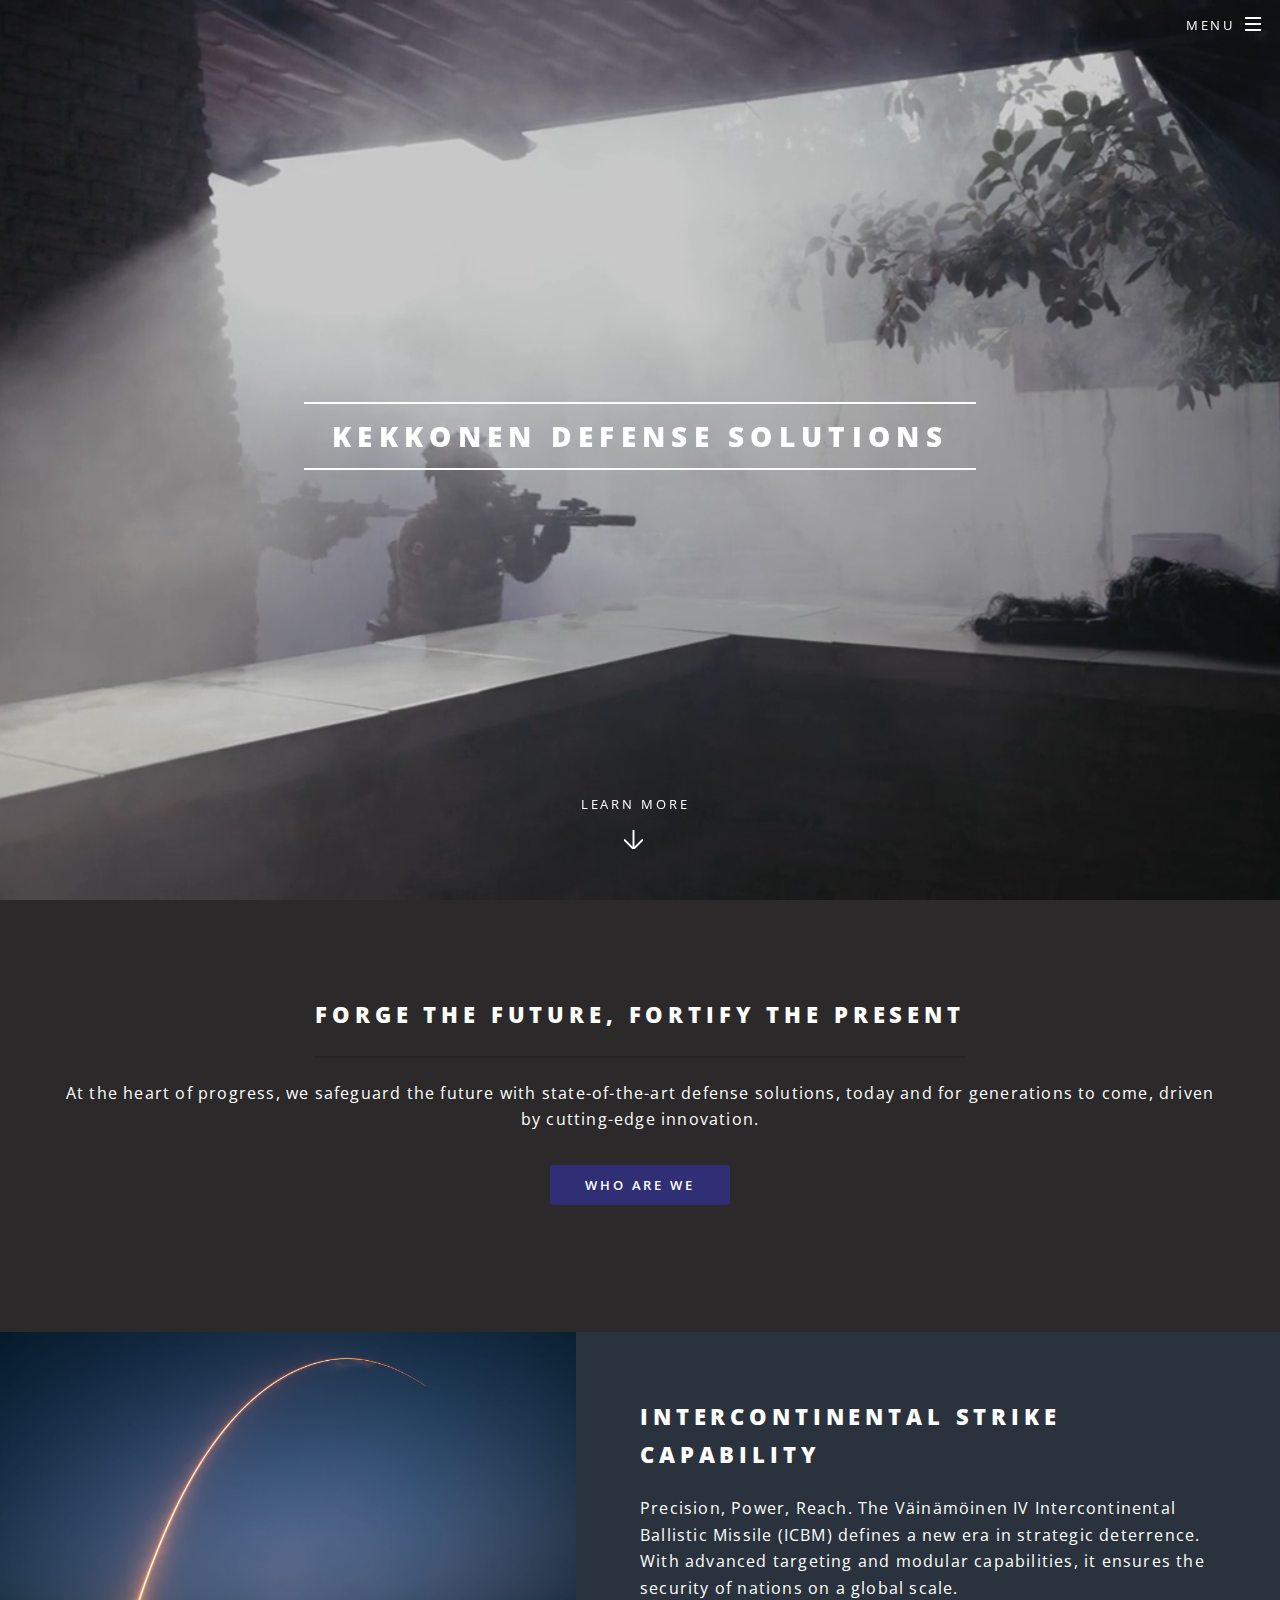
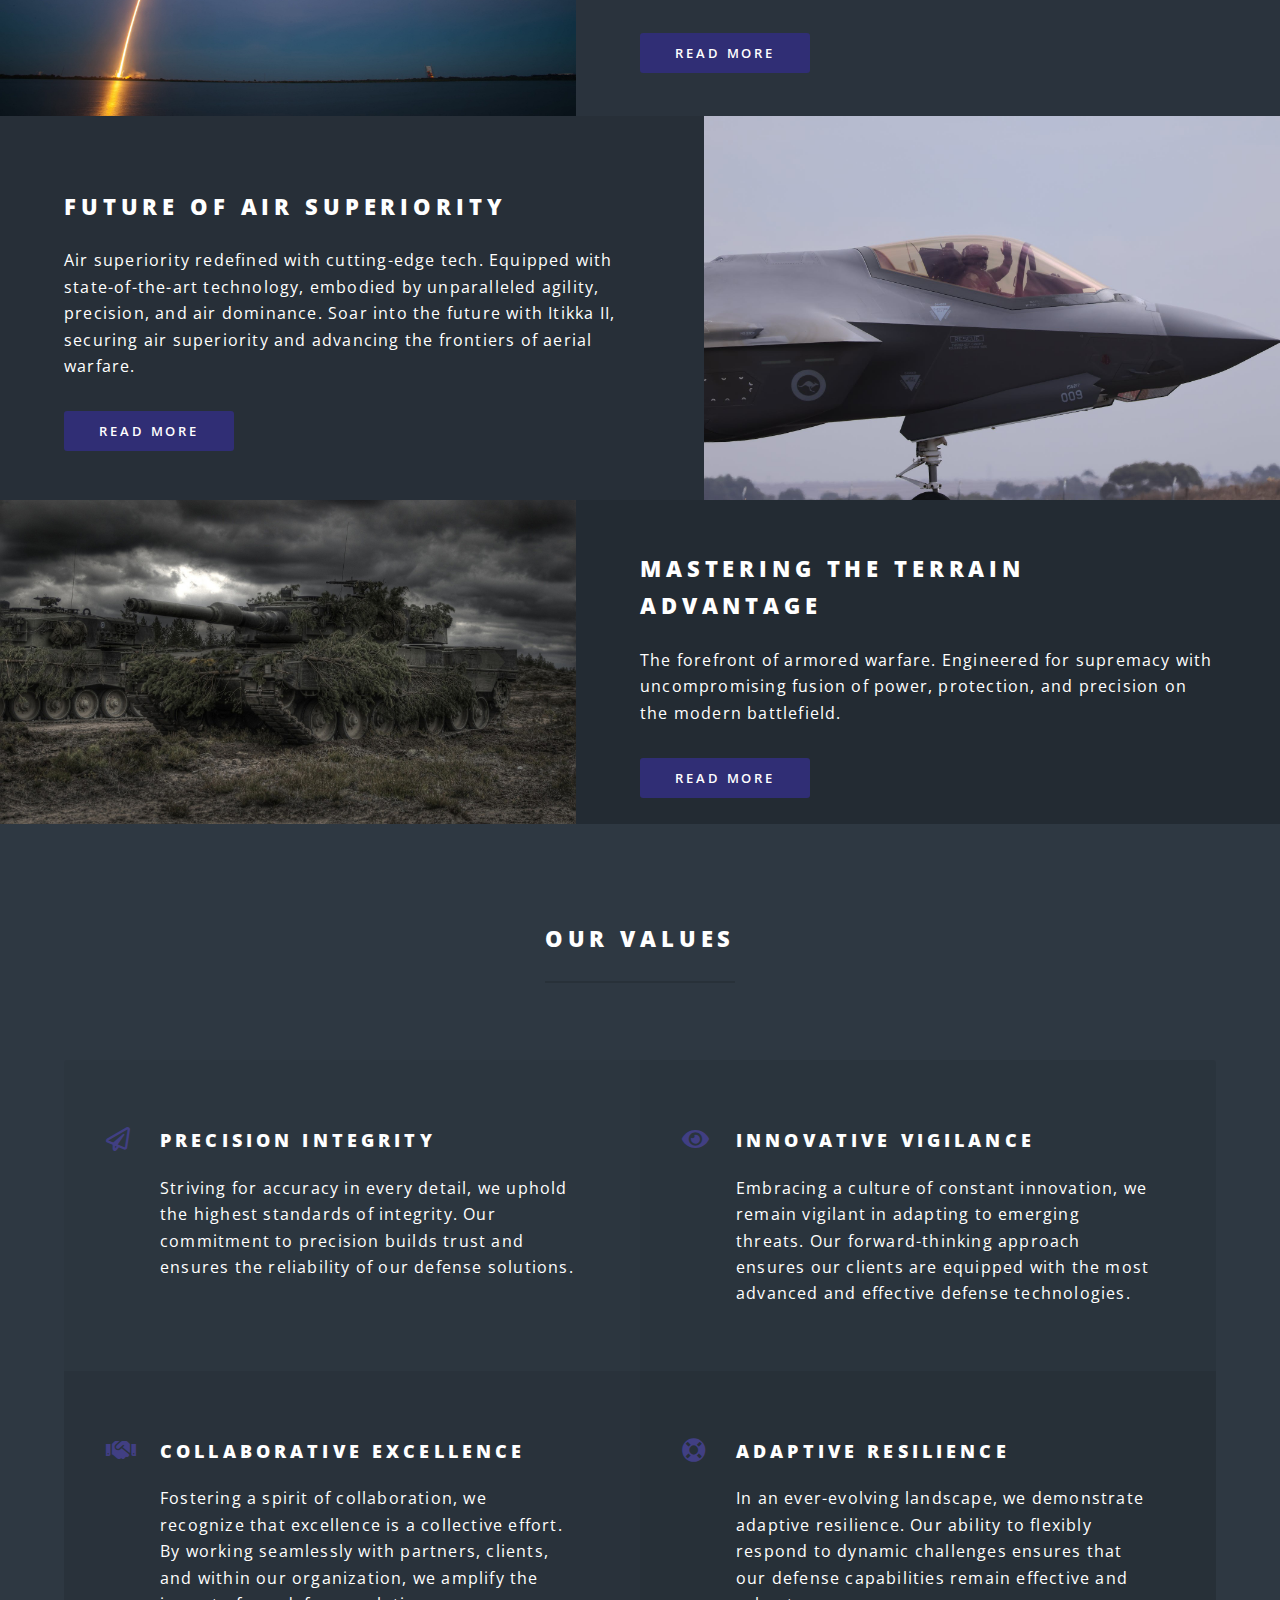
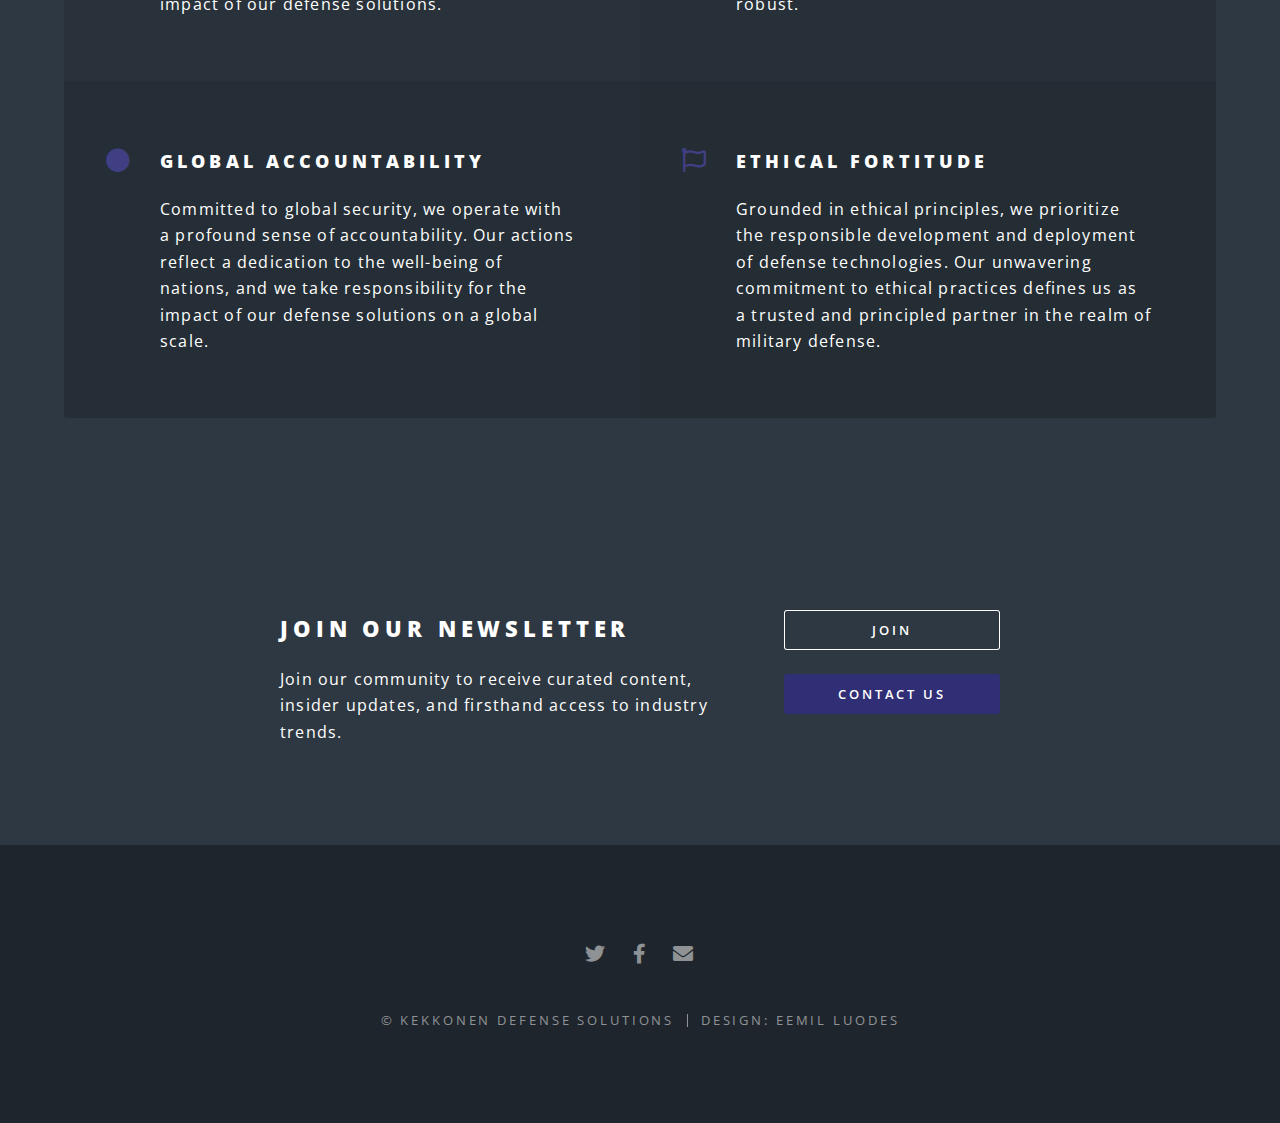
==== index.html @ 4dbb0f22 "first" ====
<!DOCTYPE HTML>
<html lang="en">
<head>
    <title>Cutting-edge Defense Solutions | Kekkonen Defense Solutions</title>
    <meta charset="utf-8">
    <meta name="viewport" content="width=device-width, initial-scale=1, user-scalable=no">
    <link rel="stylesheet" href="assets/css/main.css">
    <noscript><link rel="stylesheet" href="assets/css/noscript.css"></noscript>
    <link rel="icon" type="image/x-icon" href="images/favicon.ico">
</head>
<body class="landing is-preload">

<!-- Page Wrapper -->
<div id="page-wrapper">

    <!-- Header -->
    <header id="header" class="alt">
        <h1><a href="index.html">Kekkonen Defense Solutions</a></h1>
        <nav id="nav">
            <ul>
                <li class="special">
                    <a href="#menu" class="menuToggle"><span>Menu</span></a>
                    <div id="menu">
                        <ul>
                            <li><a href="index.html">Home</a></li>
                            <li><a href="about_us.html">About Us</a></li>
                            <li><a href="products.html">Products</a></li>
                            <li><a href="careers.html">Careers</a></li>
                            <li><a href="contact.html">Contact</a></li>
                            <li><a href="newsletter.html">Newsletter</a></li>
                        </ul>
                    </div>
                </li>
            </ul>
        </nav>
    </header>

    <!-- Banner -->
    <section id="banner">
        <!-- Video -->
        <video playsinline autoplay muted loop id="banner-video">
            <source src="images/specops3.mp4" type="video/mp4">
            Your browser does not support the video tag.
        </video>

        <div class="inner">
            <h2>Kekkonen Defense Solutions</h2>
        </div>
        <a href="#one" class="more scrolly">Learn More</a>
    </section>

    <!-- One -->
    <section id="one" class="wrapper style1 special">
        <div class="inner">
            <header class="major">
                <h2>Forge the Future, Fortify the Present</h2>
                <p>At the heart of progress, we safeguard the future with state-of-the-art defense solutions, today and for generations to come, driven by cutting-edge innovation.</p>
                <ul class="actions special">
                    <li><a href="about_us.html" class="button primary">Who are we</a></li>
                </ul>
            </header>
        </div>
    </section>

    <!-- Two -->
    <section id="two" class="wrapper alt style2">
        <section class="spotlight">
            <div class="image"><img src="images/banner.jpg" alt=""></div>
            <div class="content">
                <h2>Intercontinental Strike Capability<br></h2>
                <p>Precision, Power, Reach. The Väinämöinen IV Intercontinental Ballistic Missile (ICBM) defines a new era in strategic deterrence. With advanced targeting and modular capabilities, it ensures the security of nations on a global scale.</p>
                <a href="products.html" class="button primary">Read More</a>
            </div>
        </section>
        <section class="spotlight">
            <div class="image"><img src="images/jet.jpg" alt=""></div>
            <div class="content">
                <h2>Future of air superiority</h2>
                <p>Air superiority redefined with cutting-edge tech. Equipped with state-of-the-art technology, embodied by unparalleled agility, precision, and air dominance. Soar into the future with Itikka II, securing air superiority and advancing the frontiers of aerial warfare.</p>
                <a href="products.html" class="button primary">Read More</a>
            </div>
        </section>
        <section class="spotlight">
            <div class="image"><img src="images/tank.jpg" alt=""></div>
            <div class="content">
                <h2> Mastering the Terrain Advantage</h2>
                <p>The forefront of armored warfare. Engineered for supremacy with uncompromising fusion of power, protection, and precision on the modern battlefield. </p>
                <a href="products.html" class="button primary">Read More</a>
            </div>
        </section>
    </section>
			<!-- Three -->
	<section id="three" class="wrapper style3 special">
		<div class="inner">
			<header class="major">
				<h2>Our Values</h2>
			</header>
			<ul class="features">
				<li class="icon fa-paper-plane">
					<h3>Precision Integrity</h3>
					<p>Striving for accuracy in every detail, we uphold the highest standards of integrity. Our commitment to precision builds trust and ensures the reliability of our defense solutions.</p>
				</li>
				<li class="icon solid fa-eye">
					<h3>Innovative Vigilance</h3>
					<p>Embracing a culture of constant innovation, we remain vigilant in adapting to emerging threats. Our forward-thinking approach ensures our clients are equipped with the most advanced and effective defense technologies.</p>
				</li>
				<li class="icon solid fa-handshake">
					<h3>Collaborative Excellence</h3>
					<p>Fostering a spirit of collaboration, we recognize that excellence is a collective effort. By working seamlessly with partners, clients, and within our organization, we amplify the impact of our defense solutions.</p>
				</li>
				<li class="icon solid fa-life-ring">
					<h3>Adaptive Resilience</h3>
					<p>In an ever-evolving landscape, we demonstrate adaptive resilience. Our ability to flexibly respond to dynamic challenges ensures that our defense capabilities remain effective and robust.</p>
				</li>
				<li class="icon solid fa-circle">
					<h3>Global Accountability</h3>
					<p>Committed to global security, we operate with a profound sense of accountability. Our actions reflect a dedication to the well-being of nations, and we take responsibility for the impact of our defense solutions on a global scale.</p>
				</li>
				<li class="icon fa-flag">
					<h3>Ethical Fortitude</h3>
					<p>Grounded in ethical principles, we prioritize the responsible development and deployment of defense technologies. Our unwavering commitment to ethical practices defines us as a trusted and principled partner in the realm of military defense.</p>
				</li>
			</ul>
		</div>
	</section>

	<!-- CTA -->
	<section id="cta" class="wrapper style4">
		<div class="inner">
			<header>
				<h2>Join our newsletter</h2>
				<p>Join our community to receive curated content, insider updates, and firsthand access to industry trends.</p>
			</header>
			<ul class="actions stacked">
				<li><a href="newsletter.html" class="button fit">Join</a></li>
				<li><a href="contact.html" class="button fit primary">Contact Us</a></li>
			</ul>
		</div>
	</section>

	<!-- Footer -->
	<footer id="footer">
		<ul class="icons">
			<li><a href="https://twitter.com/______KDS______" class="icon brands fa-twitter"><span class="label">Twitter</span></a></li>
			<li><a href="https://www.facebook.com/profile.php?id=61553684975689" class="icon brands fa-facebook-f"><span class="label">Facebook</span></a></li>
			<li><a href="mailto:kekkonendefensesolutions@gmail.com" class="icon solid fa-envelope"><span class="label">Email</span></a></li>
		</ul>
		<ul class="copyright">
			<li>&copy; Kekkonen Defense Solutions</li><li>Design: Eemil Luodes</li>
		</ul>
	</footer>

	</div>

	<!-- Scripts -->
	<script src="assets/js/jquery.min.js"></script>
	<script src="assets/js/jquery.scrollex.min.js"></script>
	<script src="assets/js/jquery.scrolly.min.js"></script>
	<script src="assets/js/browser.min.js"></script>
	<script src="assets/js/breakpoints.min.js"></script>
	<script src="assets/js/util.js"></script>
	<script src="assets/js/main.js"></script>
</body>
</html>
---- assets/css/main.css ----
@import url(fontawesome-all.min.css);
@import url("https://fonts.googleapis.com/css?family=Open+Sans:400,400italic,600,600italic,800,800italic");

/*
	Spectral by HTML5 UP
	html5up.net | @ajlkn
	Free for personal and commercial use under the CCA 3.0 license (html5up.net/license)
*/

html, body, div, span, applet, object, h1, h2, h3, h4, h5, h6, p, blockquote,
pre, a, abbr, acronym, address, big, cite,
code, del, dfn, em, img, ins, kbd, q, s, samp,
small, strike, strong, sub, sup, tt, var, b,
u, i, center, dl, dt, dd, ol, ul, li, fieldset,
form, label, legend, table, caption, tbody,
tfoot, thead, tr, th, td, article, aside,
canvas, details, embed, figure, figcaption,
footer, header, hgroup, menu, nav, output, ruby,
section, summary, time, mark, audio, video {
	margin: 0;
	padding: 0;
	border: 0;
	font-size: 100%;
	font: inherit;
	vertical-align: baseline;}

article, aside, details, figcaption, figure,
footer, header, hgroup, menu, nav, section {
	display: block;}

body {
	line-height: 1;
}

ol, ul {
	list-style: none;
}

blockquote, q {
	quotes: none;
}

	blockquote:before, blockquote:after, q:before, q:after {
		content: '';
		content: none;
	}

table {
	border-collapse: collapse;
	border-spacing: 0;
}

body {
	-webkit-text-size-adjust: none;
}

mark {
	background-color: transparent;
	color: inherit;
}

input::-moz-focus-inner {
	border: 0;
	padding: 0;
}

input, select, textarea {
	-moz-appearance: none;
	-webkit-appearance: none;
	-ms-appearance: none;
	appearance: none;
}

/* Basic */

	@-ms-viewport {
		width: device-width;
	}

	html {
		box-sizing: border-box;
	}

	*, *:before, *:after {
		box-sizing: inherit;
	}

	body {
		background: #2e3842;
	}

		body.is-preload *, body.is-preload *:before, body.is-preload *:after {
			-moz-animation: none !important;
			-webkit-animation: none !important;
			-ms-animation: none !important;
			animation: none !important;
			-moz-transition: none !important;
			-webkit-transition: none !important;
			-ms-transition: none !important;
			transition: none !important;
		}

	body, input, select, textarea {
		color: #fff;
		font-family: "Open Sans", Helvetica, sans-serif;
		font-size: 15pt;
		font-weight: 400;
		letter-spacing: 0.075em;
		line-height: 1.65em;
	}

		@media screen and (max-width: 1680px) {

			body, input, select, textarea {
				font-size: 13pt;
			}

		}

		@media screen and (max-width: 1280px) {

			body, input, select, textarea {
				font-size: 12pt;
			}

		}

		@media screen and (max-width: 736px) {

			body, input, select, textarea {
				font-size: 11pt;
				letter-spacing: 0.0375em;
			}

		}

	a {
		-moz-transition: color 0.2s ease, border-bottom-color 0.2s ease;
		-webkit-transition: color 0.2s ease, border-bottom-color 0.2s ease;
		-ms-transition: color 0.2s ease, border-bottom-color 0.2s ease;
		transition: color 0.2s ease, border-bottom-color 0.2s ease;
		border-bottom: dotted 1px;
		color: inherit;
		text-decoration: none;
	}

		a:hover {
			border-bottom-color: transparent;
		}

	strong, b {
		color: #fff;
		font-weight: 600;
	}

	em, i {
		font-style: italic;
	}

	p {
		margin: 0 0 2em 0;
	}

	h1, h2, h3, h4, h5, h6 {
		color: #fff;
		font-weight: 800;
		letter-spacing: 0.225em;
		line-height: 1em;
		margin: 0 0 1em 0;
		text-transform: uppercase;
	}

		h1 a, h2 a, h3 a, h4 a, h5 a, h6 a {
			color: inherit;
			text-decoration: none;
		}

	h2 {
		font-size: 1.35em;
		line-height: 1.75em;
	}

		@media screen and (max-width: 736px) {

			h2 {
				font-size: 1.1em;
				line-height: 1.65em;
			}

		}

	h3 {
		font-size: 1.15em;
		line-height: 1.75em;
	}

		@media screen and (max-width: 736px) {

			h3 {
				font-size: 1em;
				line-height: 1.65em;
			}

		}

	h4 {
		font-size: 1em;
		line-height: 1.5em;
	}

	h5 {
		font-size: 0.8em;
		line-height: 1.5em;
	}

	h6 {
		font-size: 0.7em;
		line-height: 1.5em;
	}

	sub {
		font-size: 0.8em;
		position: relative;
		top: 0.5em;
	}

	sup {
		font-size: 0.8em;
		position: relative;
		top: -0.5em;
	}

	hr {
		border: 0;
		border-bottom: solid 2px #fff;
		margin: 3em 0;
	}

		hr.major {
			margin: 4.5em 0;
		}

	blockquote {
		border-left: solid 4px #fff;
		font-style: italic;
		margin: 0 0 2em 0;
		padding: 0.5em 0 0.5em 2em;
	}

	code {
		background: rgba(144, 144, 144, 0.25);
		border-radius: 3px;
		font-family: "Courier New", monospace;
		font-size: 0.9em;
		letter-spacing: 0;
		margin: 0 0.25em;
		padding: 0.25em 0.65em;
	}

	pre {
		-webkit-overflow-scrolling: touch;
		font-family: "Courier New", monospace;
		font-size: 0.9em;
		margin: 0 0 2em 0;
	}

		pre code {
			display: block;
			line-height: 1.75em;
			padding: 1em 1.5em;
			overflow-x: auto;
		}

	.align-left {
		text-align: left;
	}

	.align-center {
		text-align: center;
	}

	.align-right {
		text-align: right;
	}

/* Row */

	.row {
		display: flex;
		flex-wrap: wrap;
		box-sizing: border-box;
		align-items: stretch;
	}

		.row > * {
			box-sizing: border-box;
		}

		.row.gtr-uniform > * > :last-child {
			margin-bottom: 0;
		}

		.row.aln-left {
			justify-content: flex-start;
		}

		.row.aln-center {
			justify-content: center;
		}

		.row.aln-right {
			justify-content: flex-end;
		}

		.row.aln-top {
			align-items: flex-start;
		}

		.row.aln-middle {
			align-items: center;
		}

		.row.aln-bottom {
			align-items: flex-end;
		}

		.row > .imp {
			order: -1;
		}

		.row > .col-1 {
			width: 8.33333%;
		}

		.row > .off-1 {
			margin-left: 8.33333%;
		}

		.row > .col-2 {
			width: 16.66667%;
		}

		.row > .off-2 {
			margin-left: 16.66667%;
		}

		.row > .col-3 {
			width: 25%;
		}

		.row > .off-3 {
			margin-left: 25%;
		}

		.row > .col-4 {
			width: 33.33333%;
		}

		.row > .off-4 {
			margin-left: 33.33333%;
		}

		.row > .col-5 {
			width: 41.66667%;
		}

		.row > .off-5 {
			margin-left: 41.66667%;
		}

		.row > .col-6 {
			width: 50%;
		}

		.row > .off-6 {
			margin-left: 50%;
		}

		.row > .col-7 {
			width: 58.33333%;
		}

		.row > .off-7 {
			margin-left: 58.33333%;
		}

		.row > .col-8 {
			width: 66.66667%;
		}

		.row > .off-8 {
			margin-left: 66.66667%;
		}

		.row > .col-9 {
			width: 75%;
		}

		.row > .off-9 {
			margin-left: 75%;
		}

		.row > .col-10 {
			width: 83.33333%;
		}

		.row > .off-10 {
			margin-left: 83.33333%;
		}

		.row > .col-11 {
			width: 91.66667%;
		}

		.row > .off-11 {
			margin-left: 91.66667%;
		}

		.row > .col-12 {
			width: 100%;
		}

		.row > .off-12 {
			margin-left: 100%;
		}

		.row.gtr-0 {
			margin-top: 0;
			margin-left: 0em;
		}

			.row.gtr-0 > * {
				padding: 0 0 0 0em;
			}

			.row.gtr-0.gtr-uniform {
				margin-top: 0em;
			}

				.row.gtr-0.gtr-uniform > * {
					padding-top: 0em;
				}

		.row.gtr-25 {
			margin-top: 0;
			margin-left: -0.375em;
		}

			.row.gtr-25 > * {
				padding: 0 0 0 0.375em;
			}

			.row.gtr-25.gtr-uniform {
				margin-top: -0.375em;
			}

				.row.gtr-25.gtr-uniform > * {
					padding-top: 0.375em;
				}

		.row.gtr-50 {
			margin-top: 0;
			margin-left: -0.75em;
		}

			.row.gtr-50 > * {
				padding: 0 0 0 0.75em;
			}

			.row.gtr-50.gtr-uniform {
				margin-top: -0.75em;
			}

				.row.gtr-50.gtr-uniform > * {
					padding-top: 0.75em;
				}

		.row {
			margin-top: 0;
			margin-left: -1.5em;
		}

			.row > * {
				padding: 0 0 0 1.5em;
			}

			.row.gtr-uniform {
				margin-top: -1.5em;
			}

				.row.gtr-uniform > * {
					padding-top: 1.5em;
				}

		.row.gtr-150 {
			margin-top: 0;
			margin-left: -2.25em;
		}

			.row.gtr-150 > * {
				padding: 0 0 0 2.25em;
			}

			.row.gtr-150.gtr-uniform {
				margin-top: -2.25em;
			}

				.row.gtr-150.gtr-uniform > * {
					padding-top: 2.25em;
				}

		.row.gtr-200 {
			margin-top: 0;
			margin-left: -3em;
		}

			.row.gtr-200 > * {
				padding: 0 0 0 3em;
			}

			.row.gtr-200.gtr-uniform {
				margin-top: -3em;
			}

				.row.gtr-200.gtr-uniform > * {
					padding-top: 3em;
				}

		@media screen and (max-width: 1680px) {

			.row {
				display: flex;
				flex-wrap: wrap;
				box-sizing: border-box;
				align-items: stretch;
			}

				.row > * {
					box-sizing: border-box;
				}

				.row.gtr-uniform > * > :last-child {
					margin-bottom: 0;
				}

				.row.aln-left {
					justify-content: flex-start;
				}

				.row.aln-center {
					justify-content: center;
				}

				.row.aln-right {
					justify-content: flex-end;
				}

				.row.aln-top {
					align-items: flex-start;
				}

				.row.aln-middle {
					align-items: center;
				}

				.row.aln-bottom {
					align-items: flex-end;
				}

				.row > .imp-xlarge {
					order: -1;
				}

				.row > .col-1-xlarge {
					width: 8.33333%;
				}

				.row > .off-1-xlarge {
					margin-left: 8.33333%;
				}

				.row > .col-2-xlarge {
					width: 16.66667%;
				}

				.row > .off-2-xlarge {
					margin-left: 16.66667%;
				}

				.row > .col-3-xlarge {
					width: 25%;
				}

				.row > .off-3-xlarge {
					margin-left: 25%;
				}

				.row > .col-4-xlarge {
					width: 33.33333%;
				}

				.row > .off-4-xlarge {
					margin-left: 33.33333%;
				}

				.row > .col-5-xlarge {
					width: 41.66667%;
				}

				.row > .off-5-xlarge {
					margin-left: 41.66667%;
				}

				.row > .col-6-xlarge {
					width: 50%;
				}

				.row > .off-6-xlarge {
					margin-left: 50%;
				}

				.row > .col-7-xlarge {
					width: 58.33333%;
				}

				.row > .off-7-xlarge {
					margin-left: 58.33333%;
				}

				.row > .col-8-xlarge {
					width: 66.66667%;
				}

				.row > .off-8-xlarge {
					margin-left: 66.66667%;
				}

				.row > .col-9-xlarge {
					width: 75%;
				}

				.row > .off-9-xlarge {
					margin-left: 75%;
				}

				.row > .col-10-xlarge {
					width: 83.33333%;
				}

				.row > .off-10-xlarge {
					margin-left: 83.33333%;
				}

				.row > .col-11-xlarge {
					width: 91.66667%;
				}

				.row > .off-11-xlarge {
					margin-left: 91.66667%;
				}

				.row > .col-12-xlarge {
					width: 100%;
				}

				.row > .off-12-xlarge {
					margin-left: 100%;
				}

				.row.gtr-0 {
					margin-top: 0;
					margin-left: 0em;
				}

					.row.gtr-0 > * {
						padding: 0 0 0 0em;
					}

					.row.gtr-0.gtr-uniform {
						margin-top: 0em;
					}

						.row.gtr-0.gtr-uniform > * {
							padding-top: 0em;
						}

				.row.gtr-25 {
					margin-top: 0;
					margin-left: -0.375em;
				}

					.row.gtr-25 > * {
						padding: 0 0 0 0.375em;
					}

					.row.gtr-25.gtr-uniform {
						margin-top: -0.375em;
					}

						.row.gtr-25.gtr-uniform > * {
							padding-top: 0.375em;
						}

				.row.gtr-50 {
					margin-top: 0;
					margin-left: -0.75em;
				}

					.row.gtr-50 > * {
						padding: 0 0 0 0.75em;
					}

					.row.gtr-50.gtr-uniform {
						margin-top: -0.75em;
					}

						.row.gtr-50.gtr-uniform > * {
							padding-top: 0.75em;
						}

				.row {
					margin-top: 0;
					margin-left: -1.5em;
				}

					.row > * {
						padding: 0 0 0 1.5em;
					}

					.row.gtr-uniform {
						margin-top: -1.5em;
					}

						.row.gtr-uniform > * {
							padding-top: 1.5em;
						}

				.row.gtr-150 {
					margin-top: 0;
					margin-left: -2.25em;
				}

					.row.gtr-150 > * {
						padding: 0 0 0 2.25em;
					}

					.row.gtr-150.gtr-uniform {
						margin-top: -2.25em;
					}

						.row.gtr-150.gtr-uniform > * {
							padding-top: 2.25em;
						}

				.row.gtr-200 {
					margin-top: 0;
					margin-left: -3em;
				}

					.row.gtr-200 > * {
						padding: 0 0 0 3em;
					}

					.row.gtr-200.gtr-uniform {
						margin-top: -3em;
					}

						.row.gtr-200.gtr-uniform > * {
							padding-top: 3em;
						}

		}

		@media screen and (max-width: 1280px) {

			.row {
				display: flex;
				flex-wrap: wrap;
				box-sizing: border-box;
				align-items: stretch;
			}

				.row > * {
					box-sizing: border-box;
				}

				.row.gtr-uniform > * > :last-child {
					margin-bottom: 0;
				}

				.row.aln-left {
					justify-content: flex-start;
				}

				.row.aln-center {
					justify-content: center;
				}

				.row.aln-right {
					justify-content: flex-end;
				}

				.row.aln-top {
					align-items: flex-start;
				}

				.row.aln-middle {
					align-items: center;
				}

				.row.aln-bottom {
					align-items: flex-end;
				}

				.row > .imp-large {
					order: -1;
				}

				.row > .col-1-large {
					width: 8.33333%;
				}

				.row > .off-1-large {
					margin-left: 8.33333%;
				}

				.row > .col-2-large {
					width: 16.66667%;
				}

				.row > .off-2-large {
					margin-left: 16.66667%;
				}

				.row > .col-3-large {
					width: 25%;
				}

				.row > .off-3-large {
					margin-left: 25%;
				}

				.row > .col-4-large {
					width: 33.33333%;
				}

				.row > .off-4-large {
					margin-left: 33.33333%;
				}

				.row > .col-5-large {
					width: 41.66667%;
				}

				.row > .off-5-large {
					margin-left: 41.66667%;
				}

				.row > .col-6-large {
					width: 50%;
				}

				.row > .off-6-large {
					margin-left: 50%;
				}

				.row > .col-7-large {
					width: 58.33333%;
				}

				.row > .off-7-large {
					margin-left: 58.33333%;
				}

				.row > .col-8-large {
					width: 66.66667%;
				}

				.row > .off-8-large {
					margin-left: 66.66667%;
				}

				.row > .col-9-large {
					width: 75%;
				}

				.row > .off-9-large {
					margin-left: 75%;
				}

				.row > .col-10-large {
					width: 83.33333%;
				}

				.row > .off-10-large {
					margin-left: 83.33333%;
				}

				.row > .col-11-large {
					width: 91.66667%;
				}

				.row > .off-11-large {
					margin-left: 91.66667%;
				}

				.row > .col-12-large {
					width: 100%;
				}

				.row > .off-12-large {
					margin-left: 100%;
				}

				.row.gtr-0 {
					margin-top: 0;
					margin-left: 0em;
				}

					.row.gtr-0 > * {
						padding: 0 0 0 0em;
					}

					.row.gtr-0.gtr-uniform {
						margin-top: 0em;
					}

						.row.gtr-0.gtr-uniform > * {
							padding-top: 0em;
						}

				.row.gtr-25 {
					margin-top: 0;
					margin-left: -0.375em;
				}

					.row.gtr-25 > * {
						padding: 0 0 0 0.375em;
					}

					.row.gtr-25.gtr-uniform {
						margin-top: -0.375em;
					}

						.row.gtr-25.gtr-uniform > * {
							padding-top: 0.375em;
						}

				.row.gtr-50 {
					margin-top: 0;
					margin-left: -0.75em;
				}

					.row.gtr-50 > * {
						padding: 0 0 0 0.75em;
					}

					.row.gtr-50.gtr-uniform {
						margin-top: -0.75em;
					}

						.row.gtr-50.gtr-uniform > * {
							padding-top: 0.75em;
						}

				.row {
					margin-top: 0;
					margin-left: -1.5em;
				}

					.row > * {
						padding: 0 0 0 1.5em;
					}

					.row.gtr-uniform {
						margin-top: -1.5em;
					}

						.row.gtr-uniform > * {
							padding-top: 1.5em;
						}

				.row.gtr-150 {
					margin-top: 0;
					margin-left: -2.25em;
				}

					.row.gtr-150 > * {
						padding: 0 0 0 2.25em;
					}

					.row.gtr-150.gtr-uniform {
						margin-top: -2.25em;
					}

						.row.gtr-150.gtr-uniform > * {
							padding-top: 2.25em;
						}

				.row.gtr-200 {
					margin-top: 0;
					margin-left: -3em;
				}

					.row.gtr-200 > * {
						padding: 0 0 0 3em;
					}

					.row.gtr-200.gtr-uniform {
						margin-top: -3em;
					}

						.row.gtr-200.gtr-uniform > * {
							padding-top: 3em;
						}

		}

		@media screen and (max-width: 980px) {

			.row {
				display: flex;
				flex-wrap: wrap;
				box-sizing: border-box;
				align-items: stretch;
			}

				.row > * {
					box-sizing: border-box;
				}

				.row.gtr-uniform > * > :last-child {
					margin-bottom: 0;
				}

				.row.aln-left {
					justify-content: flex-start;
				}

				.row.aln-center {
					justify-content: center;
				}

				.row.aln-right {
					justify-content: flex-end;
				}

				.row.aln-top {
					align-items: flex-start;
				}

				.row.aln-middle {
					align-items: center;
				}

				.row.aln-bottom {
					align-items: flex-end;
				}

				.row > .imp-medium {
					order: -1;
				}

				.row > .col-1-medium {
					width: 8.33333%;
				}

				.row > .off-1-medium {
					margin-left: 8.33333%;
				}

				.row > .col-2-medium {
					width: 16.66667%;
				}

				.row > .off-2-medium {
					margin-left: 16.66667%;
				}

				.row > .col-3-medium {
					width: 25%;
				}

				.row > .off-3-medium {
					margin-left: 25%;
				}

				.row > .col-4-medium {
					width: 33.33333%;
				}

				.row > .off-4-medium {
					margin-left: 33.33333%;
				}

				.row > .col-5-medium {
					width: 41.66667%;
				}

				.row > .off-5-medium {
					margin-left: 41.66667%;
				}

				.row > .col-6-medium {
					width: 50%;
				}

				.row > .off-6-medium {
					margin-left: 50%;
				}

				.row > .col-7-medium {
					width: 58.33333%;
				}

				.row > .off-7-medium {
					margin-left: 58.33333%;
				}

				.row > .col-8-medium {
					width: 66.66667%;
				}

				.row > .off-8-medium {
					margin-left: 66.66667%;
				}

				.row > .col-9-medium {
					width: 75%;
				}

				.row > .off-9-medium {
					margin-left: 75%;
				}

				.row > .col-10-medium {
					width: 83.33333%;
				}

				.row > .off-10-medium {
					margin-left: 83.33333%;
				}

				.row > .col-11-medium {
					width: 91.66667%;
				}

				.row > .off-11-medium {
					margin-left: 91.66667%;
				}

				.row > .col-12-medium {
					width: 100%;
				}

				.row > .off-12-medium {
					margin-left: 100%;
				}

				.row.gtr-0 {
					margin-top: 0;
					margin-left: 0em;
				}

					.row.gtr-0 > * {
						padding: 0 0 0 0em;
					}

					.row.gtr-0.gtr-uniform {
						margin-top: 0em;
					}

						.row.gtr-0.gtr-uniform > * {
							padding-top: 0em;
						}

				.row.gtr-25 {
					margin-top: 0;
					margin-left: -0.375em;
				}

					.row.gtr-25 > * {
						padding: 0 0 0 0.375em;
					}

					.row.gtr-25.gtr-uniform {
						margin-top: -0.375em;
					}

						.row.gtr-25.gtr-uniform > * {
							padding-top: 0.375em;
						}

				.row.gtr-50 {
					margin-top: 0;
					margin-left: -0.75em;
				}

					.row.gtr-50 > * {
						padding: 0 0 0 0.75em;
					}

					.row.gtr-50.gtr-uniform {
						margin-top: -0.75em;
					}

						.row.gtr-50.gtr-uniform > * {
							padding-top: 0.75em;
						}

				.row {
					margin-top: 0;
					margin-left: -1.5em;
				}

					.row > * {
						padding: 0 0 0 1.5em;
					}

					.row.gtr-uniform {
						margin-top: -1.5em;
					}

						.row.gtr-uniform > * {
							padding-top: 1.5em;
						}

				.row.gtr-150 {
					margin-top: 0;
					margin-left: -2.25em;
				}

					.row.gtr-150 > * {
						padding: 0 0 0 2.25em;
					}

					.row.gtr-150.gtr-uniform {
						margin-top: -2.25em;
					}

						.row.gtr-150.gtr-uniform > * {
							padding-top: 2.25em;
						}

				.row.gtr-200 {
					margin-top: 0;
					margin-left: -3em;
				}

					.row.gtr-200 > * {
						padding: 0 0 0 3em;
					}

					.row.gtr-200.gtr-uniform {
						margin-top: -3em;
					}

						.row.gtr-200.gtr-uniform > * {
							padding-top: 3em;
						}

		}

		@media screen and (max-width: 736px) {

			.row {
				display: flex;
				flex-wrap: wrap;
				box-sizing: border-box;
				align-items: stretch;
			}

				.row > * {
					box-sizing: border-box;
				}

				.row.gtr-uniform > * > :last-child {
					margin-bottom: 0;
				}

				.row.aln-left {
					justify-content: flex-start;
				}

				.row.aln-center {
					justify-content: center;
				}

				.row.aln-right {
					justify-content: flex-end;
				}

				.row.aln-top {
					align-items: flex-start;
				}

				.row.aln-middle {
					align-items: center;
				}

				.row.aln-bottom {
					align-items: flex-end;
				}

				.row > .imp-small {
					order: -1;
				}

				.row > .col-1-small {
					width: 8.33333%;
				}

				.row > .off-1-small {
					margin-left: 8.33333%;
				}

				.row > .col-2-small {
					width: 16.66667%;
				}

				.row > .off-2-small {
					margin-left: 16.66667%;
				}

				.row > .col-3-small {
					width: 25%;
				}

				.row > .off-3-small {
					margin-left: 25%;
				}

				.row > .col-4-small {
					width: 33.33333%;
				}

				.row > .off-4-small {
					margin-left: 33.33333%;
				}

				.row > .col-5-small {
					width: 41.66667%;
				}

				.row > .off-5-small {
					margin-left: 41.66667%;
				}

				.row > .col-6-small {
					width: 50%;
				}

				.row > .off-6-small {
					margin-left: 50%;
				}

				.row > .col-7-small {
					width: 58.33333%;
				}

				.row > .off-7-small {
					margin-left: 58.33333%;
				}

				.row > .col-8-small {
					width: 66.66667%;
				}

				.row > .off-8-small {
					margin-left: 66.66667%;
				}

				.row > .col-9-small {
					width: 75%;
				}

				.row > .off-9-small {
					margin-left: 75%;
				}

				.row > .col-10-small {
					width: 83.33333%;
				}

				.row > .off-10-small {
					margin-left: 83.33333%;
				}

				.row > .col-11-small {
					width: 91.66667%;
				}

				.row > .off-11-small {
					margin-left: 91.66667%;
				}

				.row > .col-12-small {
					width: 100%;
				}

				.row > .off-12-small {
					margin-left: 100%;
				}

				.row.gtr-0 {
					margin-top: 0;
					margin-left: 0em;
				}

					.row.gtr-0 > * {
						padding: 0 0 0 0em;
					}

					.row.gtr-0.gtr-uniform {
						margin-top: 0em;
					}

						.row.gtr-0.gtr-uniform > * {
							padding-top: 0em;
						}

				.row.gtr-25 {
					margin-top: 0;
					margin-left: -0.375em;
				}

					.row.gtr-25 > * {
						padding: 0 0 0 0.375em;
					}

					.row.gtr-25.gtr-uniform {
						margin-top: -0.375em;
					}

						.row.gtr-25.gtr-uniform > * {
							padding-top: 0.375em;
						}

				.row.gtr-50 {
					margin-top: 0;
					margin-left: -0.75em;
				}

					.row.gtr-50 > * {
						padding: 0 0 0 0.75em;
					}

					.row.gtr-50.gtr-uniform {
						margin-top: -0.75em;
					}

						.row.gtr-50.gtr-uniform > * {
							padding-top: 0.75em;
						}

				.row {
					margin-top: 0;
					margin-left: -1.5em;
				}

					.row > * {
						padding: 0 0 0 1.5em;
					}

					.row.gtr-uniform {
						margin-top: -1.5em;
					}

						.row.gtr-uniform > * {
							padding-top: 1.5em;
						}

				.row.gtr-150 {
					margin-top: 0;
					margin-left: -2.25em;
				}

					.row.gtr-150 > * {
						padding: 0 0 0 2.25em;
					}

					.row.gtr-150.gtr-uniform {
						margin-top: -2.25em;
					}

						.row.gtr-150.gtr-uniform > * {
							padding-top: 2.25em;
						}

				.row.gtr-200 {
					margin-top: 0;
					margin-left: -3em;
				}

					.row.gtr-200 > * {
						padding: 0 0 0 3em;
					}

					.row.gtr-200.gtr-uniform {
						margin-top: -3em;
					}

						.row.gtr-200.gtr-uniform > * {
							padding-top: 3em;
						}

		}

		@media screen and (max-width: 480px) {

			.row {
				display: flex;
				flex-wrap: wrap;
				box-sizing: border-box;
				align-items: stretch;
			}

				.row > * {
					box-sizing: border-box;
				}

				.row.gtr-uniform > * > :last-child {
					margin-bottom: 0;
				}

				.row.aln-left {
					justify-content: flex-start;
				}

				.row.aln-center {
					justify-content: center;
				}

				.row.aln-right {
					justify-content: flex-end;
				}

				.row.aln-top {
					align-items: flex-start;
				}

				.row.aln-middle {
					align-items: center;
				}

				.row.aln-bottom {
					align-items: flex-end;
				}

				.row > .imp-xsmall {
					order: -1;
				}

				.row > .col-1-xsmall {
					width: 8.33333%;
				}

				.row > .off-1-xsmall {
					margin-left: 8.33333%;
				}

				.row > .col-2-xsmall {
					width: 16.66667%;
				}

				.row > .off-2-xsmall {
					margin-left: 16.66667%;
				}

				.row > .col-3-xsmall {
					width: 25%;
				}

				.row > .off-3-xsmall {
					margin-left: 25%;
				}

				.row > .col-4-xsmall {
					width: 33.33333%;
				}

				.row > .off-4-xsmall {
					margin-left: 33.33333%;
				}

				.row > .col-5-xsmall {
					width: 41.66667%;
				}

				.row > .off-5-xsmall {
					margin-left: 41.66667%;
				}

				.row > .col-6-xsmall {
					width: 50%;
				}

				.row > .off-6-xsmall {
					margin-left: 50%;
				}

				.row > .col-7-xsmall {
					width: 58.33333%;
				}

				.row > .off-7-xsmall {
					margin-left: 58.33333%;
				}

				.row > .col-8-xsmall {
					width: 66.66667%;
				}

				.row > .off-8-xsmall {
					margin-left: 66.66667%;
				}

				.row > .col-9-xsmall {
					width: 75%;
				}

				.row > .off-9-xsmall {
					margin-left: 75%;
				}

				.row > .col-10-xsmall {
					width: 83.33333%;
				}

				.row > .off-10-xsmall {
					margin-left: 83.33333%;
				}

				.row > .col-11-xsmall {
					width: 91.66667%;
				}

				.row > .off-11-xsmall {
					margin-left: 91.66667%;
				}

				.row > .col-12-xsmall {
					width: 100%;
				}

				.row > .off-12-xsmall {
					margin-left: 100%;
				}

				.row.gtr-0 {
					margin-top: 0;
					margin-left: 0em;
				}

					.row.gtr-0 > * {
						padding: 0 0 0 0em;
					}

					.row.gtr-0.gtr-uniform {
						margin-top: 0em;
					}

						.row.gtr-0.gtr-uniform > * {
							padding-top: 0em;
						}

				.row.gtr-25 {
					margin-top: 0;
					margin-left: -0.375em;
				}

					.row.gtr-25 > * {
						padding: 0 0 0 0.375em;
					}

					.row.gtr-25.gtr-uniform {
						margin-top: -0.375em;
					}

						.row.gtr-25.gtr-uniform > * {
							padding-top: 0.375em;
						}

				.row.gtr-50 {
					margin-top: 0;
					margin-left: -0.75em;
				}

					.row.gtr-50 > * {
						padding: 0 0 0 0.75em;
					}

					.row.gtr-50.gtr-uniform {
						margin-top: -0.75em;
					}

						.row.gtr-50.gtr-uniform > * {
							padding-top: 0.75em;
						}

				.row {
					margin-top: 0;
					margin-left: -1.5em;
				}

					.row > * {
						padding: 0 0 0 1.5em;
					}

					.row.gtr-uniform {
						margin-top: -1.5em;
					}

						.row.gtr-uniform > * {
							padding-top: 1.5em;
						}

				.row.gtr-150 {
					margin-top: 0;
					margin-left: -2.25em;
				}

					.row.gtr-150 > * {
						padding: 0 0 0 2.25em;
					}

					.row.gtr-150.gtr-uniform {
						margin-top: -2.25em;
					}

						.row.gtr-150.gtr-uniform > * {
							padding-top: 2.25em;
						}

				.row.gtr-200 {
					margin-top: 0;
					margin-left: -3em;
				}

					.row.gtr-200 > * {
						padding: 0 0 0 3em;
					}

					.row.gtr-200.gtr-uniform {
						margin-top: -3em;
					}

						.row.gtr-200.gtr-uniform > * {
							padding-top: 3em;
						}

		}

/* Section/Article */

	section.special, article.special {
		text-align: center;
	}

	header p {
		color: rgba(255, 255, 255, 0.5);
		position: relative;
		top: -0.25em;
	}

	header h3 + p {
		font-size: 1.1em;
	}

	header h4 + p,
	header h5 + p,
	header h6 + p {
		font-size: 0.9em;
	}

	header.major {
		margin: 0 0 3.5em 0;
	}

		header.major h2, header.major h3, header.major h4, header.major h5, header.major h6 {
			border-bottom: solid 2px #fff;
			display: inline-block;
			padding-bottom: 1em;
			position: relative;
		}

			header.major h2:after, header.major h3:after, header.major h4:after, header.major h5:after, header.major h6:after {
				content: '';
				display: block;
				height: 1px;
			}

		header.major p {
			color: #fff;
			top: 0;
		}

		@media screen and (max-width: 736px) {

			header.major {
				margin: 0 0 2em 0;
			}

		}

	@media screen and (max-width: 980px) {

		header br {
			display: none;
		}

	}

/* Form */

	form {
		margin: 0 0 2em 0;
	}

	label {
		color: #fff;
		display: block;
		font-size: 0.9em;
		font-weight: 600;
		margin: 0 0 1em 0;
	}

	input[type="text"],
	input[type="password"],
	input[type="email"],
	select,
	textarea {
		-moz-appearance: none;
		-webkit-appearance: none;
		-ms-appearance: none;
		appearance: none;
		background-color: rgba(144, 144, 144, 0.25);
		border-radius: 3px;
		border: none;
		color: inherit;
		display: block;
		outline: 0;
		padding: 0 1em;
		text-decoration: none;
		width: 100%;
	}

		input[type="text"]:invalid,
		input[type="password"]:invalid,
		input[type="email"]:invalid,
		select:invalid,
		textarea:invalid {
			box-shadow: none;
		}

		input[type="text"]:focus,
		input[type="password"]:focus,
		input[type="email"]:focus,
		select:focus,
		textarea:focus {
			box-shadow: 0 0 0 2px white;
		}

	select {
		background-size: 1.25em;
		background-repeat: no-repeat;
		background-position: calc(100% - 1em) center;
		height: 2.75em;
		padding-right: 2.75em;
		text-overflow: ellipsis;
	}

		select:focus::-ms-value {
			background-color: transparent;
		}

		select::-ms-expand {
			display: none;
		}

	input[type="text"],
	input[type="password"],
	input[type="email"],
	select {
		height: 2.75em;
	}

	textarea {
		padding: 0.75em 1em;
	}

	input[type="checkbox"],
	input[type="radio"] {
		-moz-appearance: none;
		-webkit-appearance: none;
		-ms-appearance: none;
		appearance: none;
		display: block;
		float: left;
		margin-right: -2em;
		opacity: 0;
		width: 1em;
		z-index: -1;
	}

		input[type="checkbox"] + label,
		input[type="radio"] + label {
			text-decoration: none;
			color: #fff;
			cursor: pointer;
			display: inline-block;
			font-size: 1em;
			font-weight: 400;
			padding-left: 2.4em;
			padding-right: 0.75em;
			position: relative;
		}

			input[type="checkbox"] + label:before,
			input[type="radio"] + label:before {
				-moz-osx-font-smoothing: grayscale;
				-webkit-font-smoothing: antialiased;
				display: inline-block;
				font-style: normal;
				font-variant: normal;
				text-rendering: auto;
				line-height: 1;
				text-transform: none !important;
				font-family: 'Font Awesome 5 Free';
				font-weight: 900;
			}

			input[type="checkbox"] + label:before,
			input[type="radio"] + label:before {
				background: rgba(144, 144, 144, 0.25);
				border-radius: 3px;
				content: '';
				display: inline-block;
				font-size: 0.8em;
				height: 2.0625em;
				left: 0;
				line-height: 2.0625em;
				position: absolute;
				text-align: center;
				top: 0;
				width: 2.0625em;
			}

		input[type="checkbox"]:checked + label:before,
		input[type="radio"]:checked + label:before {
			background: #2e3842;
			color: #fff;
			content: '\f00c';
		}

		input[type="checkbox"]:focus + label:before,
		input[type="radio"]:focus + label:before {
			box-shadow: 0 0 0 2px white;
		}

	input[type="checkbox"] + label:before {
		border-radius: 3px;
	}

	input[type="radio"] + label:before {
		border-radius: 100%;
	}

	::-webkit-input-placeholder {
		color: rgba(255, 255, 255, 0.5) !important;
		opacity: 1.0;
	}

	:-moz-placeholder {
		color: rgba(255, 255, 255, 0.5) !important;
		opacity: 1.0;
	}

	::-moz-placeholder {
		color: rgba(255, 255, 255, 0.5) !important;
		opacity: 1.0;
	}

	:-ms-input-placeholder {
		color: rgba(255, 255, 255, 0.5) !important;
		opacity: 1.0;
	}

/* Box */

	.box {
		border-radius: 3px;
		border: solid 2px #fff;
		margin-bottom: 2em;
		padding: 1.5em;
	}

		.box > :last-child,
		.box > :last-child > :last-child,
		.box > :last-child > :last-child > :last-child {
			margin-bottom: 0;
		}

		.box.alt {
			border: 0;
			border-radius: 0;
			padding: 0;
		}

/* Icon */

	.icon {
		text-decoration: none;
		border-bottom: none;
		position: relative;
	}

		.icon:before {
			-moz-osx-font-smoothing: grayscale;
			-webkit-font-smoothing: antialiased;
			display: inline-block;
			font-style: normal;
			font-variant: normal;
			text-rendering: auto;
			line-height: 1;
			text-transform: none !important;
			font-family: 'Font Awesome 5 Free';
			font-weight: 400;
		}

		.icon > .label {
			display: none;
		}

		.icon:before {
			line-height: inherit;
		}

		.icon.solid:before {
			font-weight: 900;
		}

		.icon.brands:before {
			font-family: 'Font Awesome 5 Brands';
		}

		.icon.major {
			-moz-transform: rotate(-45deg);
			-webkit-transform: rotate(-45deg);
			-ms-transform: rotate(-45deg);
			transform: rotate(-45deg);
			border-radius: 3px;
			border: solid 2px #fff;
			display: inline-block;
			font-size: 1.35em;
			height: calc(3em + 2px);
			line-height: 3em;
			text-align: center;
			width: calc(3em + 2px);
		}

			.icon.major:before {
				-moz-transform: rotate(45deg);
				-webkit-transform: rotate(45deg);
				-ms-transform: rotate(45deg);
				transform: rotate(45deg);
				display: inline-block;
				font-size: 1.5em;
			}

			@media screen and (max-width: 736px) {

				.icon.major {
					font-size: 1em;
				}

			}

		.icon.style1 {
			color: #040f0d;
		}

		.icon.style2 {
			color: #040f0d;
		}

		.icon.style3 {
			color: #040f0d;
		}

/* Image */

	.image {
		border-radius: 3px;
		border: 0;
		display: inline-block;
		position: relative;
	}

		.image img {
			border-radius: 3px;
			display: block;
		}

		.image.left {
			float: left;
			margin: 0 2em 2em 0;
			top: 0.25em;
		}

		.image.right {
			float: right;
			margin: 0 0 2em 2em;
			top: 0.25em;
		}

		.image.left, .image.right {
			max-width: 40%;
		}

			.image.left img, .image.right img {
				width: 100%;
			}

		.image.fit {
			display: block;
			margin: 0 0 2em 0;
			width: 100%;
		}

			.image.fit img {
				width: 100%;
			}

/* List */

	ol {
		list-style: decimal;
		margin: 0 0 2em 0;
		padding-left: 1.25em;
	}

		ol li {
			padding-left: 0.25em;
		}

	ul {
		list-style: disc;
		margin: 0 0 2em 0;
		padding-left: 1em;
	}

		ul li {
			padding-left: 0.5em;
		}

		ul.alt {
			list-style: none;
			padding-left: 0;
		}

			ul.alt li {
				border-top: solid 1px #fff;
				padding: 0.5em 0;
			}

				ul.alt li:first-child {
					border-top: 0;
					padding-top: 0;
				}

	dl {
		margin: 0 0 2em 0;
	}

/* Actions */

	ul.actions {
		display: -moz-flex;
		display: -webkit-flex;
		display: -ms-flex;
		display: flex;
		cursor: default;
		list-style: none;
		margin-left: -1em;
		padding-left: 0;
	}

		ul.actions li {
			padding: 0 0 0 1em;
			vertical-align: middle;
		}

		ul.actions.special {
			-moz-justify-content: center;
			-webkit-justify-content: center;
			-ms-justify-content: center;
			justify-content: center;
			width: 100%;
			margin-left: 0;
		}

			ul.actions.special li:first-child {
				padding-left: 0;
			}

		ul.actions.stacked {
			-moz-flex-direction: column;
			-webkit-flex-direction: column;
			-ms-flex-direction: column;
			flex-direction: column;
			margin-left: 0;
		}

			ul.actions.stacked li {
				padding: 1em 0 0 0;
			}

				ul.actions.stacked li:first-child {
					padding-top: 0;
				}

		ul.actions.fit {
			width: calc(100% + 1em);
		}

			ul.actions.fit li {
				-moz-flex-grow: 1;
				-webkit-flex-grow: 1;
				-ms-flex-grow: 1;
				flex-grow: 1;
				-moz-flex-shrink: 1;
				-webkit-flex-shrink: 1;
				-ms-flex-shrink: 1;
				flex-shrink: 1;
				width: 100%;
			}

				ul.actions.fit li > * {
					width: 100%;
				}

			ul.actions.fit.stacked {
				width: 100%;
			}

		@media screen and (max-width: 480px) {

			ul.actions:not(.fixed) {
				-moz-flex-direction: column;
				-webkit-flex-direction: column;
				-ms-flex-direction: column;
				flex-direction: column;
				margin-left: 0;
				width: 100% !important;
			}

				ul.actions:not(.fixed) li {
					-moz-flex-grow: 1;
					-webkit-flex-grow: 1;
					-ms-flex-grow: 1;
					flex-grow: 1;
					-moz-flex-shrink: 1;
					-webkit-flex-shrink: 1;
					-ms-flex-shrink: 1;
					flex-shrink: 1;
					padding: 1em 0 0 0;
					text-align: center;
					width: 100%;
				}

					ul.actions:not(.fixed) li > * {
						width: 100%;
					}

					ul.actions:not(.fixed) li:first-child {
						padding-top: 0;
					}

					ul.actions:not(.fixed) li input[type="submit"],
					ul.actions:not(.fixed) li input[type="reset"],
					ul.actions:not(.fixed) li input[type="button"],
					ul.actions:not(.fixed) li button,
					ul.actions:not(.fixed) li .button {
						width: 100%;
					}

						ul.actions:not(.fixed) li input[type="submit"].icon:before,
						ul.actions:not(.fixed) li input[type="reset"].icon:before,
						ul.actions:not(.fixed) li input[type="button"].icon:before,
						ul.actions:not(.fixed) li button.icon:before,
						ul.actions:not(.fixed) li .button.icon:before {
							margin-left: -0.5em;
						}

		}

/* Icons */

	ul.icons {
		cursor: default;
		list-style: none;
		padding-left: 0;
	}

		ul.icons li {
			display: inline-block;
			padding: 0 1em 0 0;
		}

			ul.icons li:last-child {
				padding-right: 0 !important;
			}

		ul.icons.major {
			padding: 1em 0;
		}

			ul.icons.major li {
				padding-right: 3.5em;
			}

				@media screen and (max-width: 736px) {

					ul.icons.major li {
						padding: 0 1em !important;
					}

				}

/* Table */

	.job-table {
		display: flex;
		flex-direction: column;
		align-items: center;
		text-align: center;
	}

	.table-wrapper {
		-webkit-overflow-scrolling: touch;
		overflow-x: auto;
		max-width: 100%;
	}

	table {
		margin: 0 0 2em 0;
		width: 100%;
	}

	table tbody tr {
		border: solid 1px #fff;
		border-left: 0;
		border-right: 0;
	}

	table tbody tr:nth-child(2n + 1) {
		background-color: rgba(144, 144, 144, 0.25);
	}

	table td {
		padding: 0.75em 0.75em;
	}

	table th {
		color: #fff;
		font-size: 0.9em;
		font-weight: 600;
		padding: 0 0.75em 0.75em 0.75em;
		text-align:left;
	}

	table thead {
		border-bottom: solid 2px #fff;
		
	}

	table tfoot {
		border-top: solid 2px #fff;
	}

	table.alt {
		border-collapse: separate;
	}

	table.alt tbody tr td {
		border: solid 1px #fff;
		border-left-width: 0;
		border-top-width: 0;
	}

	table.alt tbody tr td:first-child {
		border-left-width: 1px;
	}

	table.alt tbody tr:first-child td {
		border-top-width: 1px;
	}

	table.alt thead {
		border-bottom: 0;
		
	}

	table.alt tfoot {
		border-top: 0;
	}

	.table-wrapper td:nth-child(2) { /*Description text align */
		text-align: left;
	}

/* Button */

	input[type="submit"],
	input[type="reset"],
	input[type="button"],
	button,
	.button {
		-moz-appearance: none;
		-webkit-appearance: none;
		-ms-appearance: none;
		appearance: none;
		-moz-transition: background-color 0.2s ease-in-out, color 0.2s ease-in-out;
		-webkit-transition: background-color 0.2s ease-in-out, color 0.2s ease-in-out;
		-ms-transition: background-color 0.2s ease-in-out, color 0.2s ease-in-out;
		transition: background-color 0.2s ease-in-out, color 0.2s ease-in-out;
		background-color: transparent;
		border-radius: 3px;
		border: 0;
		box-shadow: inset 0 0 0 1px #fff;
		color: #fff;
		cursor: pointer;
		display: inline-block;
		font-size: 0.8em;
		font-weight: 600;
		height: 3.125em;
		letter-spacing: 0.225em;
		line-height: 3.125em;
		max-width: 30em;
		padding: 0 2.75em;
		text-align: center;
		text-decoration: none;
		text-transform: uppercase;
		white-space: nowrap;
		overflow: hidden;
		text-overflow: ellipsis;
	}

		input[type="submit"]:hover,
		input[type="reset"]:hover,
		input[type="button"]:hover,
		button:hover,
		.button:hover {
			background-color: rgba(144, 144, 144, 0.25);
		}

		input[type="submit"]:active,
		input[type="reset"]:active,
		input[type="button"]:active,
		button:active,
		.button:active {
			background-color: rgba(144, 144, 144, 0.5);
		}

		input[type="submit"].icon:before,
		input[type="reset"].icon:before,
		input[type="button"].icon:before,
		button.icon:before,
		.button.icon:before {
			margin-right: 0.5em;
		}

		input[type="submit"].fit,
		input[type="reset"].fit,
		input[type="button"].fit,
		button.fit,
		.button.fit {
			width: 100%;
		}

		input[type="submit"].small,
		input[type="reset"].small,
		input[type="button"].small,
		button.small,
		.button.small {
			font-size: 0.8em;
		}

		input[type="submit"].large,
		input[type="reset"].large,
		input[type="button"].large,
		button.large,
		.button.large {
			font-size: 1.35em;
		}

		input[type="submit"].primary,
		input[type="reset"].primary,
		input[type="button"].primary,
		button.primary,
		.button.primary {
			background-color:#302e75;
			box-shadow: none !important;
			color: #ffffff !important;
		}

			input[type="submit"].primary:hover,
			input[type="reset"].primary:hover,
			input[type="button"].primary:hover,
			button.primary:hover,
			.button.primary:hover {
				background-color: #4a48a8 !important;
			}

			input[type="submit"].primary:active,
			input[type="reset"].primary:active,
			input[type="button"].primary:active,
			button.primary:active,
			.button.primary:active {
				background-color: #4a48a8 !important;
			}

		input[type="submit"].disabled, input[type="submit"]:disabled,
		input[type="reset"].disabled,
		input[type="reset"]:disabled,
		input[type="button"].disabled,
		input[type="button"]:disabled,
		button.disabled,
		button:disabled,
		.button.disabled,
		.button:disabled {
			pointer-events: none;
			opacity: 0.25;
		}

		@media screen and (max-width: 736px) {

			input[type="submit"],
			input[type="reset"],
			input[type="button"],
			button,
			.button {
				height: 3.75em;
				line-height: 3.75em;
			}

		}

/* Features */

	.features {
		display: -moz-flex;
		display: -webkit-flex;
		display: -ms-flex;
		display: flex;
		-moz-flex-wrap: wrap;
		-webkit-flex-wrap: wrap;
		-ms-flex-wrap: wrap;
		flex-wrap: wrap;
		-moz-justify-content: center;
		-webkit-justify-content: center;
		-ms-justify-content: center;
		justify-content: center;
		list-style: none;
		padding: 0;
		width: 100%;
	}

		.features li {
			padding: 4em 4em 2em 6em ;
			display: block;
			position: relative;
			text-align: left;
			width: 50%;
		}

			.features li:nth-child(1) {
				background-color: rgba(0, 0, 0, 0.035);
			}

			.features li:nth-child(2) {
				background-color: rgba(0, 0, 0, 0.07);
			}

			.features li:nth-child(3) {
				background-color: rgba(0, 0, 0, 0.105);
			}

			.features li:nth-child(4) {
				background-color: rgba(0, 0, 0, 0.14);
			}

			.features li:nth-child(5) {
				background-color: rgba(0, 0, 0, 0.175);
			}

			.features li:nth-child(6) {
				background-color: rgba(0, 0, 0, 0.21);
			}

			.features li:nth-child(7) {
				background-color: rgba(0, 0, 0, 0.245);
			}

			.features li:nth-child(8) {
				background-color: rgba(0, 0, 0, 0.28);
			}

			.features li:nth-child(9) {
				background-color: rgba(0, 0, 0, 0.315);
			}

			.features li:nth-child(10) {
				background-color: rgba(0, 0, 0, 0.35);
			}

			.features li:before {
				display: block;
				color: #413f83;
				position: absolute;
				left: 1.75em;
				top: 2.75em;
				font-size: 1.5em;
			}

			.features li:nth-child(1) {
				border-top-left-radius: 3px;
			}

			.features li:nth-child(2) {
				border-top-right-radius: 3px;
			}

			.features li:nth-last-child(1) {
				border-bottom-right-radius: 3px;
			}

			.features li:nth-last-child(2) {
				border-bottom-left-radius: 3px;
			}

			@media screen and (max-width: 980px) {

				.features li {
					padding: 3em 2em 1em 2em ;
					text-align: center;
				}

					.features li:before {
						left: 0;
						margin: 0 0 1em 0;
						position: relative;
						top: 0;
					}

			}

			@media screen and (max-width: 736px) {

				.features li {
					padding: 3em 0 1em 0 ;
					background-color: transparent !important;
					border-top: solid 2px #fff;
					width: 100%;
				}

					.features li:first-child {
						border-top: 0;
					}

			}

/* Spotlight */

	.spotlight {
		-moz-align-items: center;
		-webkit-align-items: center;
		-ms-align-items: center;
		align-items: center;
		display: -moz-flex;
		display: -webkit-flex;
		display: -ms-flex;
		display: flex;
	}

		.spotlight .image {
			-moz-order: 1;
			-webkit-order: 1;
			-ms-order: 1;
			order: 1;
			border-radius: 0;
			width: 40%;
		}

			.spotlight .image img {
				border-radius: 0;
				width: 100%;
			}

		.spotlight .content {
			padding: 2em 4em 0.1em 4em ;
			-moz-order: 2;
			-webkit-order: 2;
			-ms-order: 2;
			order: 2;
			max-width: 48em;
			width: 60%;
		}

		.spotlight:nth-child(2n) {
			-moz-flex-direction: row-reverse;
			-webkit-flex-direction: row-reverse;
			-ms-flex-direction: row-reverse;
			flex-direction: row-reverse;
		}

		.spotlight:nth-child(1) {
			background-color: rgba(0, 0, 0, 0.075);
		}

		.spotlight:nth-child(2) {
			background-color: rgba(0, 0, 0, 0.15);
		}

		.spotlight:nth-child(3) {
			background-color: rgba(0, 0, 0, 0.225);
		}

		.spotlight:nth-child(4) {
			background-color: rgba(0, 0, 0, 0.3);
		}

		.spotlight:nth-child(5) {
			background-color: rgba(0, 0, 0, 0.375);
		}

		.spotlight:nth-child(6) {
			background-color: rgba(0, 0, 0, 0.45);
		}

		.spotlight:nth-child(7) {
			background-color: rgba(0, 0, 0, 0.525);
		}

		.spotlight:nth-child(8) {
			background-color: rgba(0, 0, 0, 0.6);
		}

		.spotlight:nth-child(9) {
			background-color: rgba(0, 0, 0, 0.675);
		}

		.spotlight:nth-child(10) {
			background-color: rgba(0, 0, 0, 0.75);
		}

		@media screen and (max-width: 1280px) {

			.spotlight .image {
				width: 45%;
			}

			.spotlight .content {
				width: 55%;
			}

		}

		@media screen and (max-width: 980px) {

			.spotlight {
				display: block;
			}

				.spotlight br {
					display: none;
				}

				.spotlight .image {
					width: 100%;
				}

				.spotlight .content {
					padding: 4em 3em 2em 3em ;
					max-width: none;
					text-align: center;
					width: 100%;
				}

		}

		@media screen and (max-width: 736px) {

			.spotlight .content {
				padding: 3em 2em 1em 2em ;
			}

		}

/* Wrapper */

	.wrapper {
		padding: 6em 0 4em 0 ;
	}

		.wrapper > .inner {
			width: 60em;
			margin: 0 auto;
		}

			@media screen and (max-width: 1280px) {

				.wrapper > .inner {
					width: 90%;
				}

			}

			@media screen and (max-width: 980px) {

				.wrapper > .inner {
					width: 100%;
				}

			}

		.wrapper.alt {
			padding: 0;
		}

		.wrapper.style1 { 
			background-color: rgb(43, 41, 41);
			color: #c8ece9;
		}

			.wrapper.style1 strong, .wrapper.style1 b {
				color: #ffffff;
			}

			.wrapper.style1 h2, .wrapper.style1 h3, .wrapper.style1 h4, .wrapper.style1 h5, .wrapper.style1 h6 {
				color: #ffffff;
			}

			.wrapper.style1 hr {
				border-color: rgba(0, 0, 0, 0.125);
			}

			.wrapper.style1 blockquote {
				border-color: rgba(0, 0, 0, 0.125);
			}

			.wrapper.style1 code {
				background: rgba(255, 255, 255, 0.075);
			}

			.wrapper.style1 header p {
				color: #ffffff;
			}

			.wrapper.style1 header.major h2, .wrapper.style1 header.major h3, .wrapper.style1 header.major h4, .wrapper.style1 header.major h5, .wrapper.style1 header.major h6 {
				border-color: rgba(0, 0, 0, 0.125);
			}

			.wrapper.style1 header.major p {
				color: #ffffff;
			}

			.wrapper.style1 label {
				color: #ffffff;
			}

			.wrapper.style1 input[type="text"],
			.wrapper.style1 input[type="password"],
			.wrapper.style1 input[type="email"],
			.wrapper.style1 select,
			.wrapper.style1 textarea {
				background-color: rgba(255, 255, 255, 0.075);
			}

			.wrapper.style1 select {
				background-image: url("data:image/svg+xml;charset=utf8,%3Csvg xmlns='http://www.w3.org/2000/svg' width='40' height='40' preserveAspectRatio='none' viewBox='0 0 40 40'%3E%3Cpath d='M9.4,12.3l10.4,10.4l10.4-10.4c0.2-0.2,0.5-0.4,0.9-0.4c0.3,0,0.6,0.1,0.9,0.4l3.3,3.3c0.2,0.2,0.4,0.5,0.4,0.9 c0,0.4-0.1,0.6-0.4,0.9L20.7,31.9c-0.2,0.2-0.5,0.4-0.9,0.4c-0.3,0-0.6-0.1-0.9-0.4L4.3,17.3c-0.2-0.2-0.4-0.5-0.4-0.9 c0-0.4,0.1-0.6,0.4-0.9l3.3-3.3c0.2-0.2,0.5-0.4,0.9-0.4S9.1,12.1,9.4,12.3z' fill='rgba(0, 0, 0, 0.125)' /%3E%3C/svg%3E");
			}

				.wrapper.style1 select option {
					color: #ffffff;
					background: #302e75;
				}

			.wrapper.style1 input[type="checkbox"] + label,
			.wrapper.style1 input[type="radio"] + label {
				color: #ffffff;
			}

				.wrapper.style1 input[type="checkbox"] + label:before,
				.wrapper.style1 input[type="radio"] + label:before {
					background: rgba(255, 255, 255, 0.075);
				}

			.wrapper.style1 input[type="checkbox"]:checked + label:before,
			.wrapper.style1 input[type="radio"]:checked + label:before {
				background: #ffffff;
				color: #302e75;
			}

			.wrapper.style1 ::-webkit-input-placeholder {
				color: #302e75 !important;
			}

			.wrapper.style1 :-moz-placeholder {
				color: #302e75 !important;
			}

			.wrapper.style1 ::-moz-placeholder {
				color: #302e75 !important;
			}

			.wrapper.style1 :-ms-input-placeholder {
				color: #302e75 !important;
			}

			.wrapper.style1 .formerize-placeholder {
				color: #302e75 !important;
			}

			.wrapper.style1 .icon.major {
				border-color: rgba(0, 0, 0, 0.125);
			}

			.wrapper.style1 ul.alt li {
				border-color: rgba(0, 0, 0, 0.125);
			}

			.wrapper.style1 table tbody tr {
				border-color: rgba(0, 0, 0, 0.125);
			}

				.wrapper.style1 table tbody tr:nth-child(2n + 1) {
					background-color: rgba(255, 255, 255, 0.075);
				}

			.wrapper.style1 table th {
				color: #ffffff;
			}

			.wrapper.style1 table thead {
				border-color: rgba(0, 0, 0, 0.125);
			}

			.wrapper.style1 table tfoot {
				border-color: rgba(0, 0, 0, 0.125);
			}

			.wrapper.style1 table.alt tbody tr td {
				border-color: rgba(0, 0, 0, 0.125);
			}

			.wrapper.style1 input[type="submit"],
			.wrapper.style1 input[type="reset"],
			.wrapper.style1 input[type="button"],
			.wrapper.style1 button,
			.wrapper.style1 .button {
				box-shadow: inset 0 0 0 2px rgba(0, 0, 0, 0.125);
				color: #ffffff;
			}

				.wrapper.style1 input[type="submit"]:hover,
				.wrapper.style1 input[type="reset"]:hover,
				.wrapper.style1 input[type="button"]:hover,
				.wrapper.style1 button:hover,
				.wrapper.style1 .button:hover {
					background-color: rgba(255, 255, 255, 0.075);
				}

				.wrapper.style1 input[type="submit"]:active,
				.wrapper.style1 input[type="reset"]:active,
				.wrapper.style1 input[type="button"]:active,
				.wrapper.style1 button:active,
				.wrapper.style1 .button:active {
					background-color: rgba(255, 255, 255, 0.2);
				}

			@media screen and (max-width: 736px) {

				.wrapper.style1 .features li {
					border-top-color: rgba(0, 0, 0, 0.125);
				}

			}

		.wrapper.style2 {
			background-color: #2e3842;
		}

		.wrapper.style3 {  /* Our values*/
			background-color: #2e3842;
			color: #ffffff;
		}

			.wrapper.style3 strong, .wrapper.style3 b {
				color: #ffffff;
			}

			.wrapper.style3 h2, .wrapper.style3 h3, .wrapper.style3 h4, .wrapper.style3 h5, .wrapper.style3 h6 {
				color: #ffffff;
			}

			.wrapper.style3 hr {
				border-color: rgba(0, 0, 0, 0.125);
			}

			.wrapper.style3 blockquote {
				border-color: rgba(0, 0, 0, 0.125);
			}

			.wrapper.style3 code {
				background: rgba(255, 255, 255, 0.075);
			}

			.wrapper.style3 header p {
				color: #b9bad4;
			}

			.wrapper.style3 header.major h2, .wrapper.style3 header.major h3, .wrapper.style3 header.major h4, .wrapper.style3 header.major h5, .wrapper.style3 header.major h6 {
				border-color: rgba(0, 0, 0, 0.125);
			}

			.wrapper.style3 header.major p {
				color: #d3d4e4;
			}

			.wrapper.style3 label {
				color: #ffffff;
			}

			.wrapper.style3 input[type="text"],
			.wrapper.style3 input[type="password"],
			.wrapper.style3 input[type="email"],
			.wrapper.style3 select,
			.wrapper.style3 textarea {
				background-color: rgba(255, 255, 255, 0.075);
			}

			.wrapper.style3 select {
				background-image: url("data:image/svg+xml;charset=utf8,%3Csvg xmlns='http://www.w3.org/2000/svg' width='40' height='40' preserveAspectRatio='none' viewBox='0 0 40 40'%3E%3Cpath d='M9.4,12.3l10.4,10.4l10.4-10.4c0.2-0.2,0.5-0.4,0.9-0.4c0.3,0,0.6,0.1,0.9,0.4l3.3,3.3c0.2,0.2,0.4,0.5,0.4,0.9 c0,0.4-0.1,0.6-0.4,0.9L20.7,31.9c-0.2,0.2-0.5,0.4-0.9,0.4c-0.3,0-0.6-0.1-0.9-0.4L4.3,17.3c-0.2-0.2-0.4-0.5-0.4-0.9 c0-0.4,0.1-0.6,0.4-0.9l3.3-3.3c0.2-0.2,0.5-0.4,0.9-0.4S9.1,12.1,9.4,12.3z' fill='rgba(0, 0, 0, 0.125)' /%3E%3C/svg%3E");
			}

				.wrapper.style3 select option {
					color: #ffffff;
					background: #505393;
				}

			.wrapper.style3 input[type="checkbox"] + label,
			.wrapper.style3 input[type="radio"] + label {
				color: #d3d4e4;
			}

				.wrapper.style3 input[type="checkbox"] + label:before,
				.wrapper.style3 input[type="radio"] + label:before {
					background: rgba(255, 255, 255, 0.075);
				}

			.wrapper.style3 input[type="checkbox"]:checked + label:before,
			.wrapper.style3 input[type="radio"]:checked + label:before {
				background: #ffffff;
				color: #505393;
			}

			.wrapper.style3 ::-webkit-input-placeholder {
				color: #b9bad4 !important;
			}

			.wrapper.style3 :-moz-placeholder {
				color: #b9bad4 !important;
			}

			.wrapper.style3 ::-moz-placeholder {
				color: #b9bad4 !important;
			}

			.wrapper.style3 :-ms-input-placeholder {
				color: #b9bad4 !important;
			}

			.wrapper.style3 .formerize-placeholder {
				color: #b9bad4 !important;
			}

			.wrapper.style3 .icon.major {
				border-color: rgba(0, 0, 0, 0.125);
			}

			.wrapper.style3 ul.alt li {
				border-color: rgba(0, 0, 0, 0.125);
			}

			.wrapper.style3 table tbody tr {
				border-color: rgba(0, 0, 0, 0.125);
			}

				.wrapper.style3 table tbody tr:nth-child(2n + 1) {
					background-color: rgba(255, 255, 255, 0.075);
				}

			.wrapper.style3 table th {
				color: #ffffff;
			}

			.wrapper.style3 table thead {
				border-color: rgba(0, 0, 0, 0.125);
			}

			.wrapper.style3 table tfoot {
				border-color: rgba(0, 0, 0, 0.125);
			}

			.wrapper.style3 table.alt tbody tr td {
				border-color: rgba(0, 0, 0, 0.125);
			}

			.wrapper.style3 input[type="submit"],
			.wrapper.style3 input[type="reset"],
			.wrapper.style3 input[type="button"],
			.wrapper.style3 button,
			.wrapper.style3 .button {
				box-shadow: inset 0 0 0 2px rgba(0, 0, 0, 0.125);
				color: #ffffff;
			}

				.wrapper.style3 input[type="submit"]:hover,
				.wrapper.style3 input[type="reset"]:hover,
				.wrapper.style3 input[type="button"]:hover,
				.wrapper.style3 button:hover,
				.wrapper.style3 .button:hover {
					background-color: rgba(255, 255, 255, 0.075);
				}

				.wrapper.style3 input[type="submit"]:active,
				.wrapper.style3 input[type="reset"]:active,
				.wrapper.style3 input[type="button"]:active,
				.wrapper.style3 button:active,
				.wrapper.style3 .button:active {
					background-color: rgba(255, 255, 255, 0.2);
				}

			@media screen and (max-width: 736px) {

				.wrapper.style3 .features li {
					border-top-color: rgba(0, 0, 0, 0.125);
				}

			}

		.wrapper.style4 {
			background-color: transparent;
		}

		.wrapper.style5 {
			background-color: #2e3842;
			color: white;
			
		}

			.wrapper.style5 strong, .wrapper.style5 b {
				color: white;
			}

			.wrapper.style5 h2, .wrapper.style5 h3, .wrapper.style5 h4, .wrapper.style5 h5, .wrapper.style5 h6 {
				color: #2E3842;
			}

			.wrapper.style5 hr {
				border-color: #dfdfdf;
			}

			.wrapper.style5 blockquote {
				border-color: #dfdfdf;
			}

			.wrapper.style5 code {
				background: rgba(0, 0, 0, 0.0375);
			}

			.wrapper.style5 header p {
				color: #8E8892;
			}

			.wrapper.style5 header.major h2, .wrapper.style5 header.major h3, .wrapper.style5 header.major h4, .wrapper.style5 header.major h5, .wrapper.style5 header.major h6 {
				border-color: #dfdfdf;
			}

			.wrapper.style5 header.major p {
				color: #4E4852;
			}

			.wrapper.style5 label {
				color: #2E3842;
			}

			.wrapper.style5 input[type="text"],
			.wrapper.style5 input[type="password"],
			.wrapper.style5 input[type="email"],
			.wrapper.style5 select,
			.wrapper.style5 textarea {
				background-color: rgba(0, 0, 0, 0.0375);
			}

			.wrapper.style5 select {
				background-image: url("data:image/svg+xml;charset=utf8,%3Csvg xmlns='http://www.w3.org/2000/svg' width='40' height='40' preserveAspectRatio='none' viewBox='0 0 40 40'%3E%3Cpath d='M9.4,12.3l10.4,10.4l10.4-10.4c0.2-0.2,0.5-0.4,0.9-0.4c0.3,0,0.6,0.1,0.9,0.4l3.3,3.3c0.2,0.2,0.4,0.5,0.4,0.9 c0,0.4-0.1,0.6-0.4,0.9L20.7,31.9c-0.2,0.2-0.5,0.4-0.9,0.4c-0.3,0-0.6-0.1-0.9-0.4L4.3,17.3c-0.2-0.2-0.4-0.5-0.4-0.9 c0-0.4,0.1-0.6,0.4-0.9l3.3-3.3c0.2-0.2,0.5-0.4,0.9-0.4S9.1,12.1,9.4,12.3z' fill='%23dfdfdf' /%3E%3C/svg%3E");
			}

				.wrapper.style5 select option {
					color: #2E3842;
					background: #ffffff;
				}

			.wrapper.style5 input[type="checkbox"] + label,
			.wrapper.style5 input[type="radio"] + label {
				color: #4E4852;
			}

				.wrapper.style5 input[type="checkbox"] + label:before,
				.wrapper.style5 input[type="radio"] + label:before {
					background: rgba(0, 0, 0, 0.0375);
				}

			.wrapper.style5 input[type="checkbox"]:checked + label:before,
			.wrapper.style5 input[type="radio"]:checked + label:before {
				background: #2E3842;
				color: #ffffff;
			}

			.wrapper.style5 ::-webkit-input-placeholder {
				color: #8E8892 !important;
			}

			.wrapper.style5 :-moz-placeholder {
				color: #8E8892 !important;
			}

			.wrapper.style5 ::-moz-placeholder {
				color: #8E8892 !important;
			}

			.wrapper.style5 :-ms-input-placeholder {
				color: #8E8892 !important;
			}

			.wrapper.style5 .formerize-placeholder {
				color: #8E8892 !important;
			}

			.wrapper.style5 .icon.major {
				border-color: #dfdfdf;
			}

			.wrapper.style5 ul.alt li {
				border-color: #dfdfdf;
			}

			.wrapper.style5 table tbody tr {
				border-color: #dfdfdf;
			}

				.wrapper.style5 table tbody tr:nth-child(2n + 1) {
					background-color: rgba(0, 0, 0, 0.0375);
				}

			.wrapper.style5 table th {
				color: #2E3842;
			}

			.wrapper.style5 table thead {
				border-color: #dfdfdf;
			}

			.wrapper.style5 table tfoot {
				border-color: #dfdfdf;
			}

			.wrapper.style5 table.alt tbody tr td {
				border-color: #dfdfdf;
			}

			.wrapper.style5 input[type="submit"],
			.wrapper.style5 input[type="reset"],
			.wrapper.style5 input[type="button"],
			.wrapper.style5 button,
			.wrapper.style5 .button {
				box-shadow: inset 0 0 0 2px #dfdfdf;
				color: #2E3842;
			}

				.wrapper.style5 input[type="submit"]:hover,
				.wrapper.style5 input[type="reset"]:hover,
				.wrapper.style5 input[type="button"]:hover,
				.wrapper.style5 button:hover,
				.wrapper.style5 .button:hover {
					background-color: rgba(0, 0, 0, 0.0375);
				}

				.wrapper.style5 input[type="submit"]:active,
				.wrapper.style5 input[type="reset"]:active,
				.wrapper.style5 input[type="button"]:active,
				.wrapper.style5 button:active,
				.wrapper.style5 .button:active {
					background-color: rgba(0, 0, 0, 0.1);
				}

			@media screen and (max-width: 736px) {

				.wrapper.style5 .features li {
					border-top-color: #dfdfdf;
				}

			}

		@media screen and (max-width: 980px) {

			.wrapper {
				padding: 4em 3em 2em 3em ;
			}

		}

		@media screen and (max-width: 736px) {

			.wrapper {
				padding: 3em 2em 1em 2em ;
			}

		}

		

		



/* Page Wrapper + Menu */

	#page-wrapper {
		-moz-transition: opacity 0.5s ease;
		-webkit-transition: opacity 0.5s ease;
		-ms-transition: opacity 0.5s ease;
		transition: opacity 0.5s ease;
		opacity: 1;
		padding-top: 3em;
	}

		#page-wrapper:before {
			background: rgba(0, 0, 0, 0);
			content: '';
			display: block;
			display: none;
			height: 100%;
			left: 0;
			position: fixed;
			top: 0;
			width: 100%;
			z-index: 10001;
		}

	#menu {
		-moz-transform: translateX(20em);
		-webkit-transform: translateX(20em);
		-ms-transform: translateX(20em);
		transform: translateX(20em);
		-moz-transition: -moz-transform 0.5s ease;
		-webkit-transition: -webkit-transform 0.5s ease;
		-ms-transition: -ms-transform 0.5s ease;
		transition: transform 0.5s ease;
		-webkit-overflow-scrolling: touch;
		background: #302e75;
		color: #ffffff;
		height: 100%;
		max-width: 80%;
		overflow-y: auto;
		padding: 3em 2em;
		position: fixed;
		right: 0;
		top: 0;
		width: 20em;
		z-index: 10002;
	}

		#menu ul {
			list-style: none;
			padding: 0;
		}

			#menu ul > li {
				border-top: solid 1px rgba(0, 0, 0, 0.125);
				margin: 0.5em 0 0 0;
				padding: 0.5em 0 0 0;
			}

				#menu ul > li:first-child {
					border-top: 0 !important;
					margin-top: 0 !important;
					padding-top: 0 !important;
				}

				#menu ul > li > a {
					border: 0;
					color: inherit;
					display: block;
					font-size: 0.8em;
					letter-spacing: 0.225em;
					outline: 0;
					text-decoration: none;
					text-transform: uppercase;
				}

					@media screen and (max-width: 736px) {

						#menu ul > li > a {
							line-height: 3em;
						}

					}

		#menu .close {
			background-image: url("images/close.svg");
			background-position: 4.85em 1em;
			background-repeat: no-repeat;
			border: 0;
			cursor: pointer;
			display: block;
			height: 3em;
			position: absolute;
			right: 0;
			top: 0;
			width: 7em;
		}

		@media screen and (max-width: 736px) {

			#menu {
				padding: 3em 1.5em;
			}

		}

	body.is-menu-visible #page-wrapper {
		opacity: 0.35;
	}

		body.is-menu-visible #page-wrapper:before {
			display: block;
		}

	body.is-menu-visible #menu {
		-moz-transform: translateX(0);
		-webkit-transform: translateX(0);
		-ms-transform: translateX(0);
		transform: translateX(0);
	}

/* Header */

	#header {
		-moz-transition: background-color 0.2s ease;
		-webkit-transition: background-color 0.2s ease;
		-ms-transition: background-color 0.2s ease;
		transition: background-color 0.2s ease;
		background: #2e3842;
		height: 3em;
		left: 0;
		line-height: 3em;
		position: fixed;
		top: 0;
		width: 100%;
		z-index: 10000;
	}

		#header h1 {
			-moz-transition: opacity 0.2s ease;
			-webkit-transition: opacity 0.2s ease;
			-ms-transition: opacity 0.2s ease;
			transition: opacity 0.2s ease;
			height: inherit;
			left: 1.25em;
			line-height: inherit;
			position: absolute;
			top: 0;
		}

			#header h1 a {
				border: 0;
				display: block;
				height: inherit;
				line-height: inherit;
			}

				@media screen and (max-width: 736px) {

					#header h1 a {
						font-size: 0.8em;
					}

				}

		#header nav {
			height: inherit;
			line-height: inherit;
			position: absolute;
			right: 0;
			top: 0;
		}

			#header nav > ul {
				list-style: none;
				margin: 0;
				padding: 0;
				white-space: nowrap;
			}

				#header nav > ul > li {
					display: inline-block;
					padding: 0;
				}

					#header nav > ul > li > a {
						border: 0;
						color: #fff;
						display: block;
						font-size: 0.8em;
						letter-spacing: 0.225em;
						padding: 0 1.5em;
						text-transform: uppercase;
					}

						#header nav > ul > li > a.menuToggle {
							outline: 0;
							position: relative;
						}

							#header nav > ul > li > a.menuToggle:after {
								background-image: url("images/bars.svg");
								background-position: right center;
								background-repeat: no-repeat;
								content: '';
								display: inline-block;
								height: 3.75em;
								vertical-align: top;
								width: 2em;
							}

							@media screen and (max-width: 736px) {

								#header nav > ul > li > a.menuToggle {
									padding: 0 1.5em;
								}

									#header nav > ul > li > a.menuToggle span {
										display: none;
									}

							}

						@media screen and (max-width: 736px) {

							#header nav > ul > li > a {
								padding: 0 0 0 1.5em;
							}

						}

					#header nav > ul > li:first-child {
						margin-left: 0;
					}

		#header.alt {
			background: transparent;
		}

			#header.alt h1 {
				pointer-events: none;
				opacity: 0;
			}

/* Banner */

	#banner {
		display: -moz-flex;
		display: -webkit-flex;
		display: -ms-flex;
		display: flex;
		-moz-flex-direction: column;
		-webkit-flex-direction: column;
		-ms-flex-direction: column;
		flex-direction: column;
		-moz-justify-content: center;
		-webkit-justify-content: center;
		-ms-justify-content: center;
		justify-content: center;
		cursor: default;
		height: 100vh;
		min-height: 35em;
		overflow: hidden;
		position: relative;
		text-align: center;
	}
	#banner video {
		position: absolute;
		top: 0;
		left: 0;
		width: 100%;
		height: 100%;
		object-fit: cover;
	}
	
	#banner .inner {
		position: relative;
		z-index: 1;
	}

		#banner h2 {
			-moz-transform: scale(1);
			-webkit-transform: scale(1);
			-ms-transform: scale(1);
			transform: scale(1);
			-moz-transition: -moz-transform 0.5s ease, opacity 0.5s ease;
			-webkit-transition: -webkit-transform 0.5s ease, opacity 0.5s ease;
			-ms-transition: -ms-transform 0.5s ease, opacity 0.5s ease;
			transition: transform 0.5s ease, opacity 0.5s ease;
			display: inline-block;
			font-size: 1.75em;
			opacity: 1;
			padding: 0.35em 1em;
			position: relative;
			z-index: 1;
		}

			#banner h2:before, #banner h2:after {
				-moz-transition: width 0.85s ease;
				-webkit-transition: width 0.85s ease;
				-ms-transition: width 0.85s ease;
				transition: width 0.85s ease;
				-moz-transition-delay: 0.25s;
				-webkit-transition-delay: 0.25s;
				-ms-transition-delay: 0.25s;
				transition-delay: 0.25s;
				background: #fff;
				content: '';
				display: block;
				height: 2px;
				position: absolute;
				width: 100%;
			}

			#banner h2:before {
				top: 0;
				left: 0;
			}

			#banner h2:after {
				bottom: 0;
				right: 0;
			}

		#banner p {
			letter-spacing: 0.225em;
			text-transform: uppercase;
		}

			#banner p a {
				color: inherit;
			}

		#banner .more {
			-moz-transition: -moz-transform 0.75s ease, opacity 0.75s ease;
			-webkit-transition: -webkit-transform 0.75s ease, opacity 0.75s ease;
			-ms-transition: -ms-transform 0.75s ease, opacity 0.75s ease;
			transition: transform 0.75s ease, opacity 0.75s ease;
			-moz-transition-delay: 3.5s;
			-webkit-transition-delay: 3.5s;
			-ms-transition-delay: 3.5s;
			transition-delay: 3.5s;
			-moz-transform: translateY(0);
			-webkit-transform: translateY(0);
			-ms-transform: translateY(0);
			transform: translateY(0);
			border: none;
			bottom: 0;
			color: inherit;
			font-size: 0.8em;
			height: 8.5em;
			left: 50%;
			letter-spacing: 0.225em;
			margin-left: -8.5em;
			opacity: 1;
			outline: 0;
			padding-left: 0.225em;
			position: absolute;
			text-align: center;
			text-transform: uppercase;
			width: 16em;
			z-index: 1;
		}

			#banner .more:after {
				background-image: url("images/arrow.svg");
				background-position: center;
				background-repeat: no-repeat;
				background-size: contain;
				bottom: 4em;
				content: '';
				display: block;
				height: 1.5em;
				left: 50%;
				margin: 0 0 0 -0.75em;
				position: absolute;
				width: 1.5em;
			}

		#banner:after {
			pointer-events: none;
			-moz-transition: opacity 3s ease-in-out;
			-webkit-transition: opacity 3s ease-in-out;
			-ms-transition: opacity 3s ease-in-out;
			transition: opacity 3s ease-in-out;
			-moz-transition-delay: 1.25s;
			-webkit-transition-delay: 1.25s;
			-ms-transition-delay: 1.25s;
			transition-delay: 1.25s;
			content: '';
			background: #2e3842;
			display: block;
			width: 100%;
			height: 100%;
			position: absolute;
			left: 0;
			top: 0;
			opacity: 0;
		}

		@media screen and (max-width: 736px) {

			#banner {
				padding: 7em 3em 5em 3em ;
				height: auto;
				min-height: 0;
			}

				#banner h2 {
					font-size: 1.25em;
				}

				#banner br {
					display: none;
				}

				#banner .more {
					display: none;
				}

		}

	body.is-preload #banner h2 {
		-moz-transform: scale(0.95);
		-webkit-transform: scale(0.95);
		-ms-transform: scale(0.95);
		transform: scale(0.95);
		opacity: 0;
	}

		body.is-preload #banner h2:before, body.is-preload #banner h2:after {
			width: 0;
		}

	body.is-preload #banner .more {
		-moz-transform: translateY(8.5em);
		-webkit-transform: translateY(8.5em);
		-ms-transform: translateY(8.5em);
		transform: translateY(8.5em);
		opacity: 0;
	}

	body.is-preload #banner:after {
		opacity: 1;
	}

/* CTA */

	#cta .inner {
		display: -moz-flex;
		display: -webkit-flex;
		display: -ms-flex;
		display: flex;
		max-width: 45em;
	}

		#cta .inner header {
			-moz-order: 1;
			-webkit-order: 1;
			-ms-order: 1;
			order: 1;
			padding-right: 3em;
			width: 70%;
		}

			#cta .inner header p {
				color: inherit;
			}

		#cta .inner .actions {
			-moz-order: 2;
			-webkit-order: 2;
			-ms-order: 2;
			order: 2;
			width: 30%;
		}

		@media screen and (max-width: 980px) {

			#cta .inner {
				display: block;
				text-align: center;
			}

				#cta .inner header {
					padding-right: 0;
					width: 100%;
				}

				#cta .inner .actions {
					margin-left: auto;
					margin-right: auto;
					max-width: 20em;
					width: 100%;
				}

		}

		@media screen and (max-width: 736px) {

			#cta .inner .actions {
				max-width: none;
			}

		}

/* Main */

	#main > header {
		padding: 12em 0 10em 0;
		background-image: -moz-linear-gradient(top, rgba(0, 0, 0, 0.5), rgba(0, 0, 0, 0.5)), url("../../images/banner.jpg");
		background-image: -webkit-linear-gradient(top, rgba(0, 0, 0, 0.5), rgba(0, 0, 0, 0.5)), url("../../images/banner.jpg");
		background-image: -ms-linear-gradient(top, rgba(0, 0, 0, 0.5), rgba(0, 0, 0, 0.5)), url("../../images/banner.jpg");
		background-image: linear-gradient(to top, rgba(0, 0, 0, 0.5), rgba(0, 0, 0, 0.5)), url("../../images/banner.jpg");
		background-attachment: fixed;
		background-position: center center;
		background-repeat: no-repeat;
		background-size: cover;
		text-align: center;
	}


		#main > header h2 {
			font-size: 1.75em;
			margin: 0 0 0.5em 0;
		}

		#main > header p {
			color: inherit;
			letter-spacing: 0.225em;
			text-transform: uppercase;
			top: 0;
		}

			#main > header p a {
				color: inherit;
			}

		@media screen and (max-width: 1680px) {

			#main > header {
				padding: 10em 0 8em 0 ;
			}

		}

		@media screen and (max-width: 1280px) {

			#main > header {
				padding: 8em 3em 6em 3em ;
			}

		}

		@media screen and (max-width: 980px) {

			#main > header {
				padding: 10em 3em 8em 3em ;
			}

		}

		@media screen and (max-width: 736px) {

			#main > header {
				padding: 5em 3em 3em 3em ;
			}

				#main > header h2 {
					font-size: 1.25em;
					margin: 0 0 1em 0;
				}

		}

	body.is-mobile #main > header {
		background-attachment: scroll;
	}

/* Footer */

	#footer {
		padding: 6em 0 4em 0 ;
		background-color: #1d242a;
		text-align: center;
	}

		#footer .icons {
			font-size: 1.25em;
		}

			#footer .icons a {
				color: rgba(255, 255, 255, 0.5);
			}

				#footer .icons a:hover {
					color: #fff;
				}

		#footer .copyright {
			color: rgba(255, 255, 255, 0.5);
			font-size: 0.8em;
			letter-spacing: 0.225em;
			list-style: none;
			padding: 0;
			text-transform: uppercase;
		}

			#footer .copyright li {
				border-left: solid 1px rgba(255, 255, 255, 0.5);
				display: inline-block;
				line-height: 1em;
				margin-left: 1em;
				padding-left: 1em;
			}

				#footer .copyright li:first-child {
					border-left: 0;
					margin-left: 0;
					padding-left: 0;
				}

				#footer .copyright li a {
					color: inherit;
				}

					#footer .copyright li a:hover {
						color: #fff;
					}

				@media screen and (max-width: 480px) {

					#footer .copyright li {
						border: 0;
						display: block;
						line-height: 1.65em;
						margin: 0;
						padding: 0.5em 0;
					}

				}

		@media screen and (max-width: 980px) {

			#footer {
				padding: 4em 3em 2em 3em ;
			}

		}

		@media screen and (max-width: 736px) {

			#footer {
				padding: 3em 2em 1em 2em ;
			}

		}

		body.landing #page-wrapper {	
			background-image: -moz-linear-gradient(top, rgba(0,0,0,0.5), rgba(0,0,0,0.5)), url("../../images/banner.jpg");
			background-image: -webkit-linear-gradient(top, rgba(0,0,0,0.5), rgba(0,0,0,0.5)), url("../../images/banner.jpg");
			background-image: -ms-linear-gradient(top, rgba(0,0,0,0.5), rgba(0,0,0,0.5)), url("../../images/banner.jpg");
			background-image: linear-gradient(to top, rgba(0,0,0,0.5), rgba(0,0,0,0.5)), url("../../images/banner.jpg");
			background-attachment: fixed;
			background-position: center center;
			background-repeat: no-repeat;
			background-size: cover;
			padding-top: 0;
		}
	
		body.landing #footer {
			background-color: rgba(29, 36, 42, 0.9);
		}
	
		body.is-mobile.landing #page-wrapper {
			background: none;
		}
	
		body.is-mobile.landing #banner,
		body.is-mobile.landing .wrapper.style4 {
			background-image: -moz-linear-gradient(top, rgba(0,0,0,0.5), rgba(0,0,0,0.5)), url("../../images/banner.jpg");
			background-image: -webkit-linear-gradient(top, rgba(0,0,0,0.5), rgba(0,0,0,0.5)), url("../../images/banner.jpg");
			background-image: -ms-linear-gradient(top, rgba(0,0,0,0.5), rgba(0,0,0,0.5)), url("../../images/banner.jpg");
			background-image: linear-gradient(to top, rgba(0,0,0,0.5), rgba(0,0,0,0.5)), url("../../images/banner.jpg");
			background-position: center center;
			background-repeat: no-repeat;
			background-size: cover;
		}
	
		body.is-mobile.landing #footer {
			background-color: #1d242a;
		}

		
		/* Products page */

		*,
		*::before,
		*::after { 
		  box-sizing: border-box;
		}
		
		.product_cards img {
		  height: auto;
		  max-width: 100%;
		  vertical-align: middle;
		  
		}
		 
		.cards {
		  
		  display: flex;
		  flex-wrap: wrap;
		  list-style: none;
		  margin: 0;
		  padding: 0;
		}
		
		.cards__item {
			display: flex;
			padding: 1rem;
		}
		
		@media (min-width: 40rem) {
			.cards__item {
				width: 50%;
			}
		}
		
		@media (min-width: 56rem) {
			.cards__item {
				width: 33.3333%;
			}
		}
		
		
		.card {
			background-color: rgb(43, 41, 41);
			border-radius: 0.25rem;
			box-shadow: 0 20px 40px -14px rgba(0, 0, 0, 0.25);
			display: flex;
			flex-direction: column;
			overflow: hidden;
		  }
		  
		  .card:hover .card__image {
			filter: blur(2px);
		  }
		  
		
		.card__content {
		  display: flex;
		  flex: 1 1 auto;
		  flex-direction: column;
		  align-items: center; 
  		  justify-content: center;
		  padding: 1rem;
		}
		
		.card__image {
			background-position: center center;
			background-repeat: no-repeat;
			background-size: cover;
			border-top-left-radius: 0.25rem;
			border-top-right-radius: 0.25rem;
			filter: saturate(150%);
			overflow: hidden;
			position: relative;
			transition: filter 0.5s cubic-bezier(.43, .41, .22, .91);
		  }
		  
		  
		  .card__image::before {
			content: "";
			display: block;
			padding-top: 56.25%;
		  }
		  
		  @media (min-width: 40rem) {
			/* Adjusting padding for larger viewport widths */
			.card__image::before {
			  padding-top: 66.6%;
			}
		  }
		  
		
		  
		
		.card__image--one {
		  background-image: url("../../images/banner.jpg");

		}
		
		.card__image--two {
			background-image: url("../../images/jet2.jpg");
		}
		
		.card__image--three {
			background-image: url("../../images/armorcar.png");
		}
		
		.card__image--four {
			background-image: url("../../images/tank2.jpg");
		}

		.card__image--five {
			background-image: url("../../images/drone.jpg");
		}

		.card__image--six {
			background-image: url("../../images/robot.jpg");
		}

		.card__text {
		  flex: 1 1 auto;
		  font-size: 0.875rem;
		  line-height: 1.5;
		  margin: 1.25rem;
		}        

/* Contact form */
	
		
		  
		  input[type=text], select {
			width: 100%;
			padding: 12px 20px;
			margin: 8px 0;
			display: inline-block;
			border: 1px solid #413f83;
			border-radius: 4px;
			box-sizing: border-box;
		  }
		  
		  input[type=email], select {
			width: 100%;
			padding: 12px 20px;
			margin: 8px 0;
			display: inline-block;
			border: 1px solid #413f83;
			border-radius: 4px;
			box-sizing: border-box;
		  }
		  
		  input[type=submit] {
			width: 100%;
			background-color: #413f83;
			color: white;
			margin-top: 20px;
			border: none;
			border-radius: 4px;
			cursor: pointer;
			
		  }
		  
		  input[type=submit]:hover {
			background-color: #4a48a8;
		  }
		  
		.contact {
			padding: 100px;
		  }

/* Career cards */

		.careers-container {
			display: flex;
			flex-direction: column;
			justify-content: center;
			align-items: center;
		}

		
		.careers-card {
			position: relative;
			display: flex;
			margin: 10px;
			max-width: 60%;
			border: 0;
			box-shadow: 0 7px 7px rgba(0, 0, 0, 0.18);
			margin: 1em;
		}

		.careers-image {
			max-width: 50%; 
			margin-bottom: 5px; 
		}

		.careers-image img {
			width: 100%;
			height: auto;
		}

		.careers-details {
			padding: 10px;
			text-align: center; 
		}

		.careers-title {
			font-size: 1.2em;
			font-weight: bold;
			margin-bottom: 10px;
			
		}

		.careers-description {
			margin-bottom: 10px;
		}

		@media (max-width: 768px) {
			.careers-card {
				max-width: 80%; 
				flex-direction: column; 
			}
			.careers-image {
				max-width: 100%; 
				margin-bottom: 5px; 
			}
		}

		/* Media Query for tablets */
		@media (min-width: 769px) and (max-width: 1024px) {
			.careers-card {
				max-width: 70%; 
				flex-direction: column; 
			}
			.careers-image {
				max-width: 100%; 
				margin-bottom: 5px; 
			}
		}

/* Maps */
		.map-container {
            width: 100%;
            height: 630px; 
            border: 5px solid #413f83; 
            overflow: hidden;
            border-radius: 5px;
        }

        .map-container iframe {
            width: 100%;
            height: 100%;
            border: 0;
        }

		.maps-title {
			text-align: center;
		}
---- assets/css/noscript.css ----
/*
	Spectral by HTML5 UP
	html5up.net | @ajlkn
	Free for personal and commercial use under the CCA 3.0 license (html5up.net/license)
*/

/* Banner */

	body.is-preload #banner h2 {
		-moz-transform: none;
		-webkit-transform: none;
		-ms-transform: none;
		transform: none;
		opacity: 1;
	}

		body.is-preload #banner h2:before, body.is-preload #banner h2:after {
			width: 100%;
		}

	body.is-preload #banner .more {
		-moz-transform: none;
		-webkit-transform: none;
		-ms-transform: none;
		transform: none;
		opacity: 1;
	}

	body.is-preload #banner:after {
		opacity: 0;
	}
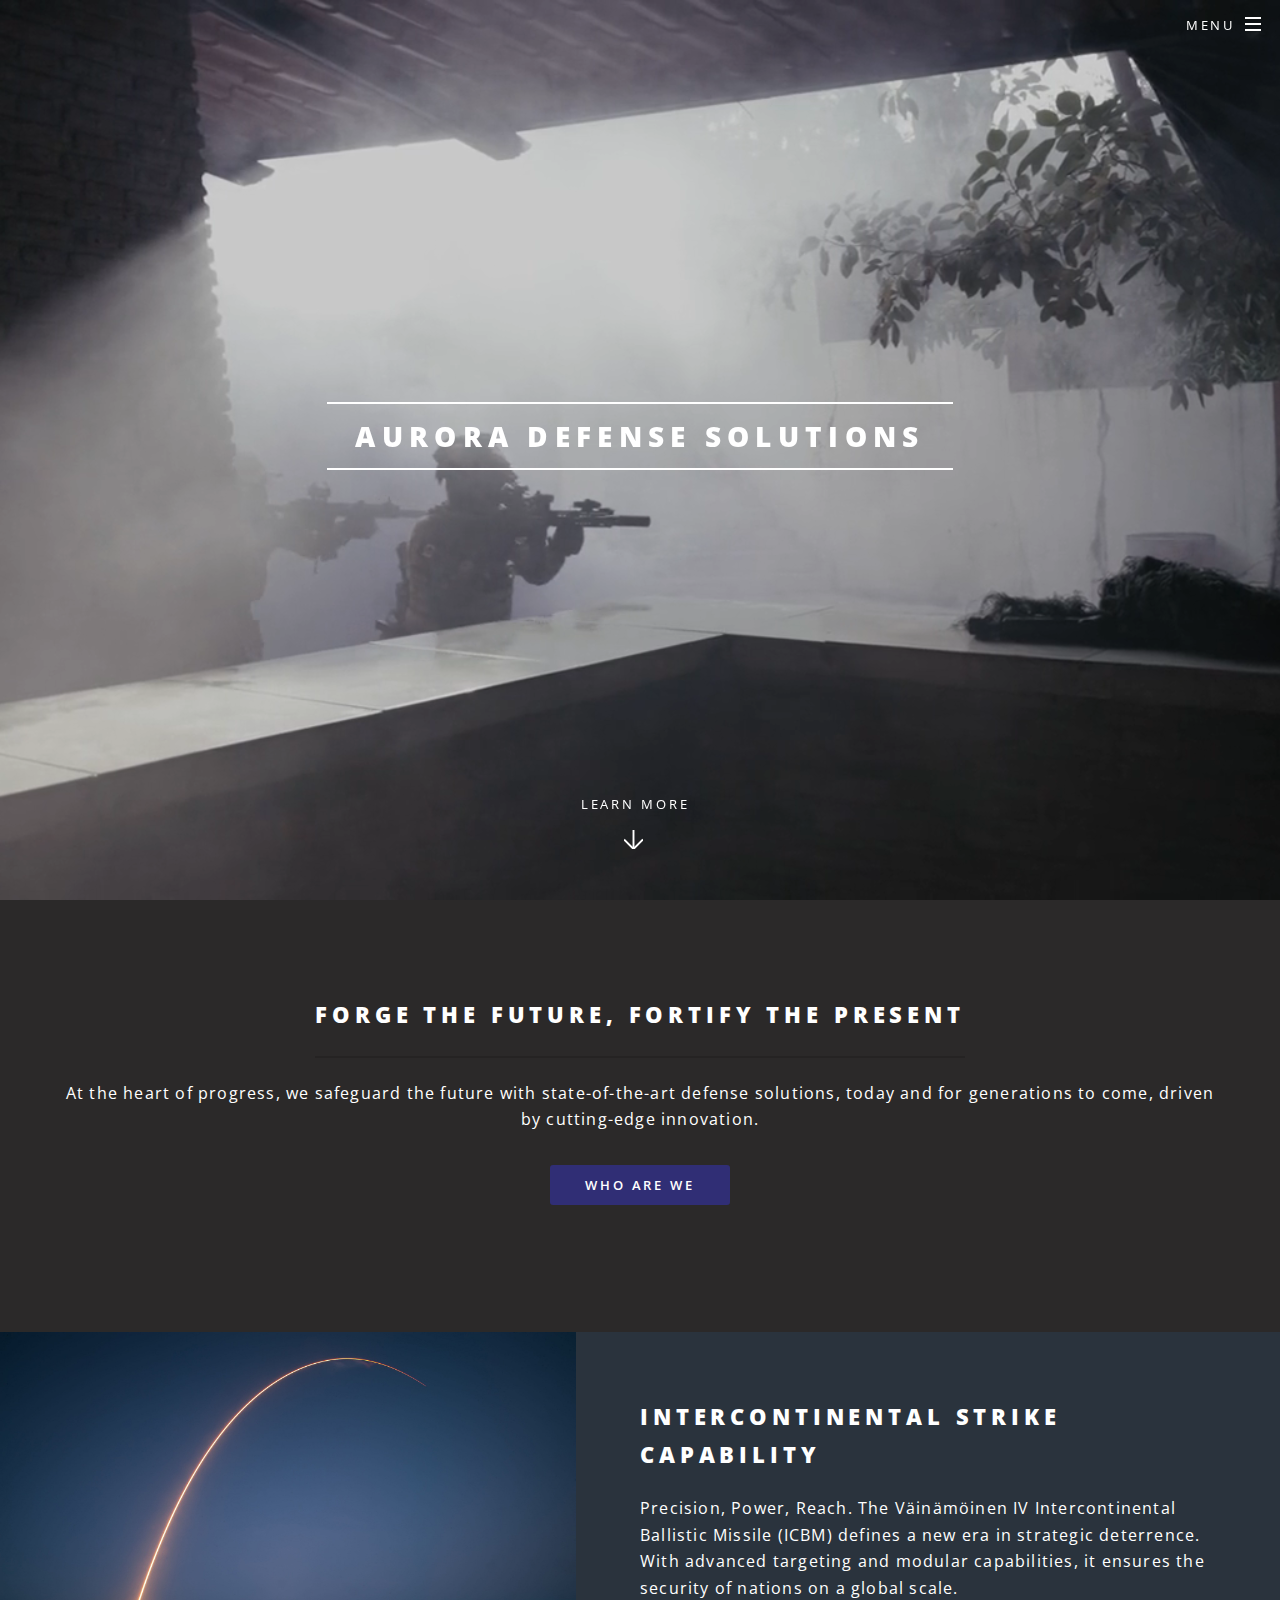
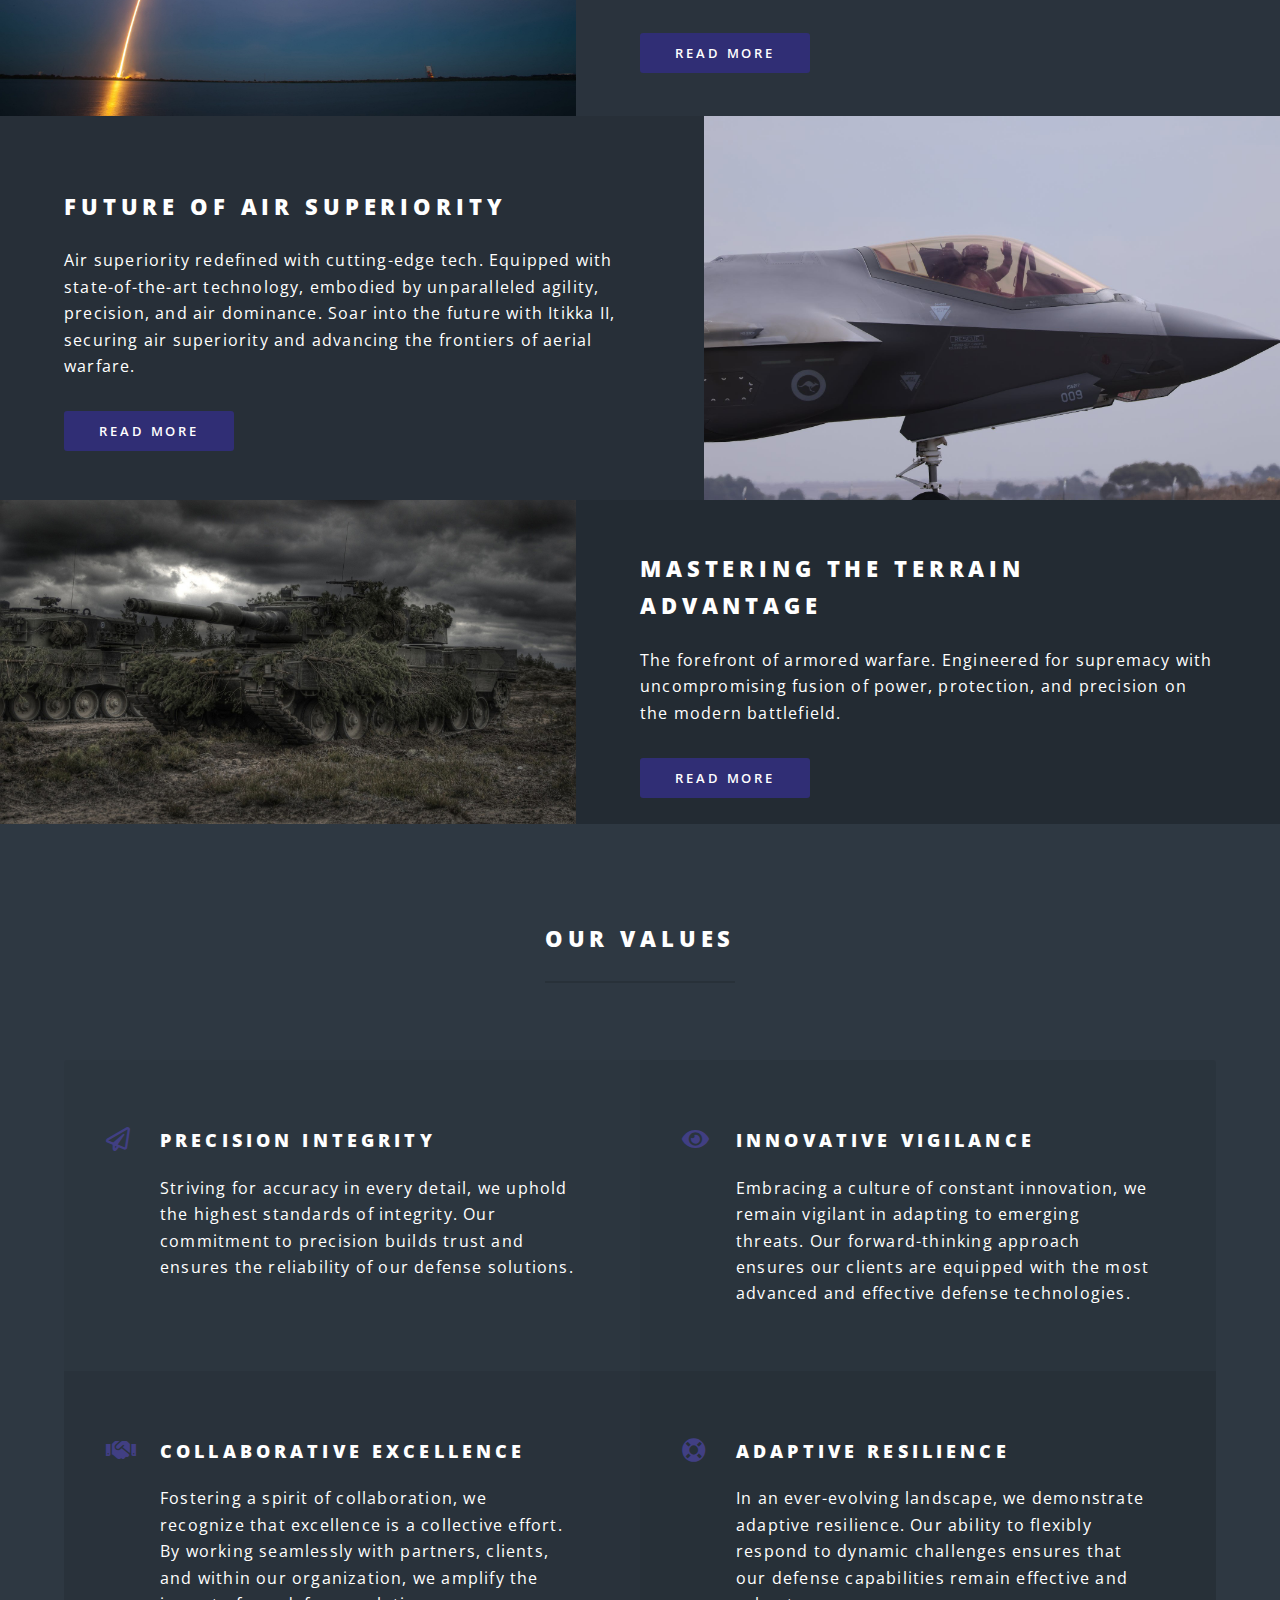
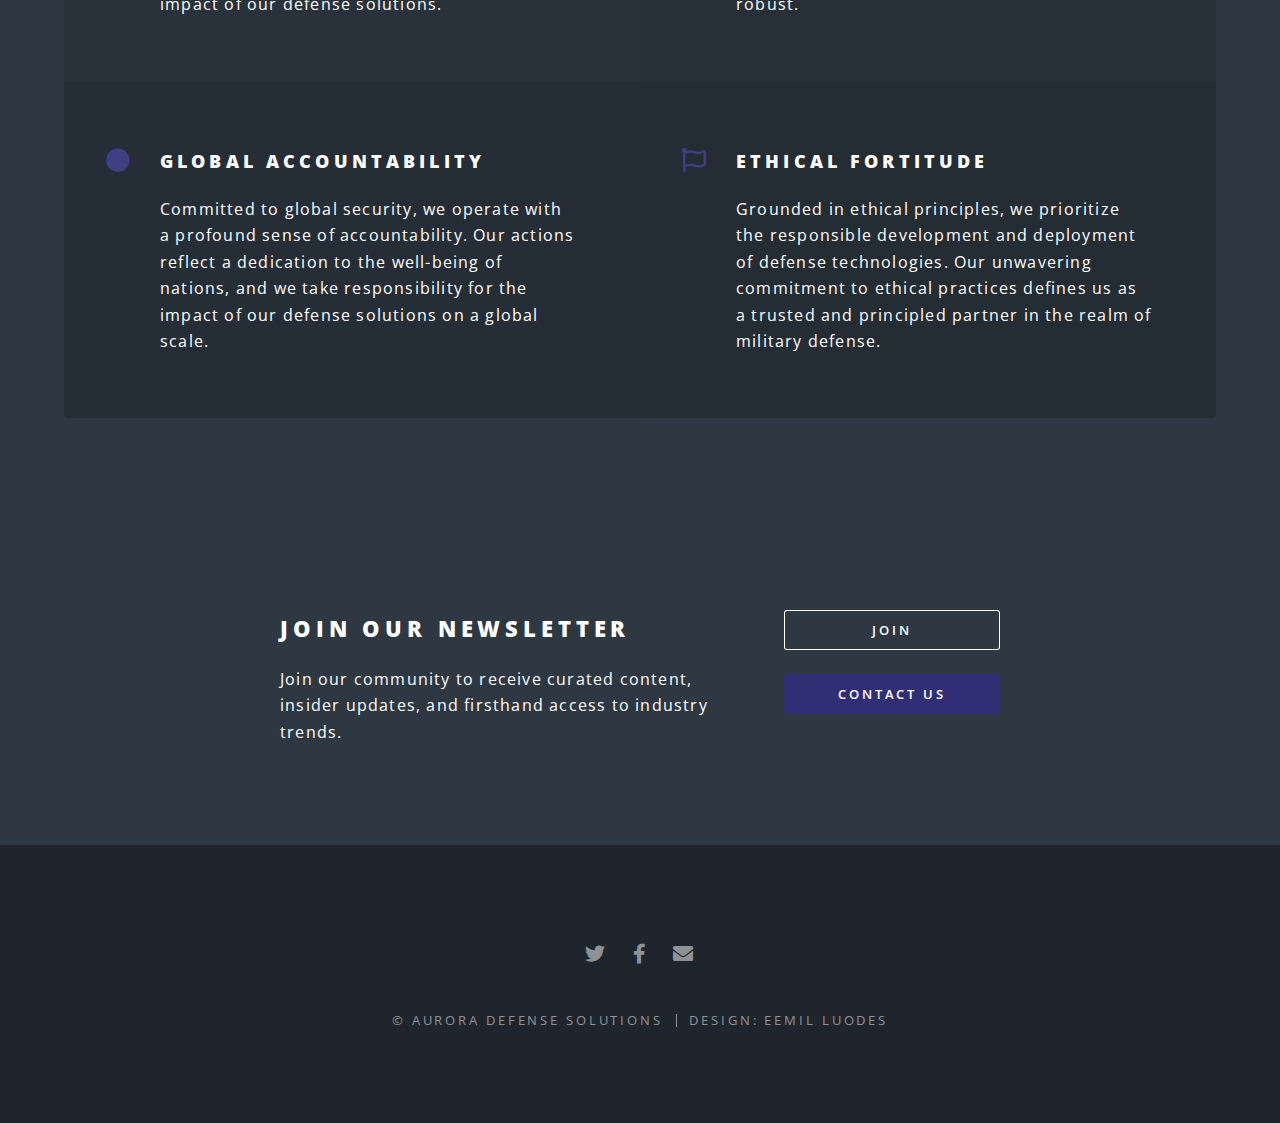
==== commit 0407a021: "name edit" ====
--- a/index.html
+++ b/index.html
@@ -1,7 +1,7 @@
 <!DOCTYPE HTML>
 <html lang="en">
 <head>
-    <title>Cutting-edge Defense Solutions | Kekkonen Defense Solutions</title>
+    <title>Cutting-edge Defense Solutions | Aurora Defense Solutions</title>
     <meta charset="utf-8">
     <meta name="viewport" content="width=device-width, initial-scale=1, user-scalable=no">
     <link rel="stylesheet" href="assets/css/main.css">
@@ -15,7 +15,7 @@
 
     <!-- Header -->
     <header id="header" class="alt">
-        <h1><a href="index.html">Kekkonen Defense Solutions</a></h1>
+        <h1><a href="index.html">Aurora Defense Solutions</a></h1>
         <nav id="nav">
             <ul>
                 <li class="special">
@@ -44,7 +44,7 @@
         </video>
 
         <div class="inner">
-            <h2>Kekkonen Defense Solutions</h2>
+            <h2>Aurora Defense Solutions</h2>
         </div>
         <a href="#one" class="more scrolly">Learn More</a>
     </section>
@@ -143,10 +143,10 @@
 		<ul class="icons">
 			<li><a href="https://twitter.com/______KDS______" class="icon brands fa-twitter"><span class="label">Twitter</span></a></li>
 			<li><a href="https://www.facebook.com/profile.php?id=61553684975689" class="icon brands fa-facebook-f"><span class="label">Facebook</span></a></li>
-			<li><a href="mailto:kekkonendefensesolutions@gmail.com" class="icon solid fa-envelope"><span class="label">Email</span></a></li>
+			<li><a href="mailto:Auroradefensesolutions@gmail.com" class="icon solid fa-envelope"><span class="label">Email</span></a></li>
 		</ul>
 		<ul class="copyright">
-			<li>&copy; Kekkonen Defense Solutions</li><li>Design: Eemil Luodes</li>
+			<li>&copy; Aurora Defense Solutions</li><li>Design: Eemil Luodes</li>
 		</ul>
 	</footer>
 
